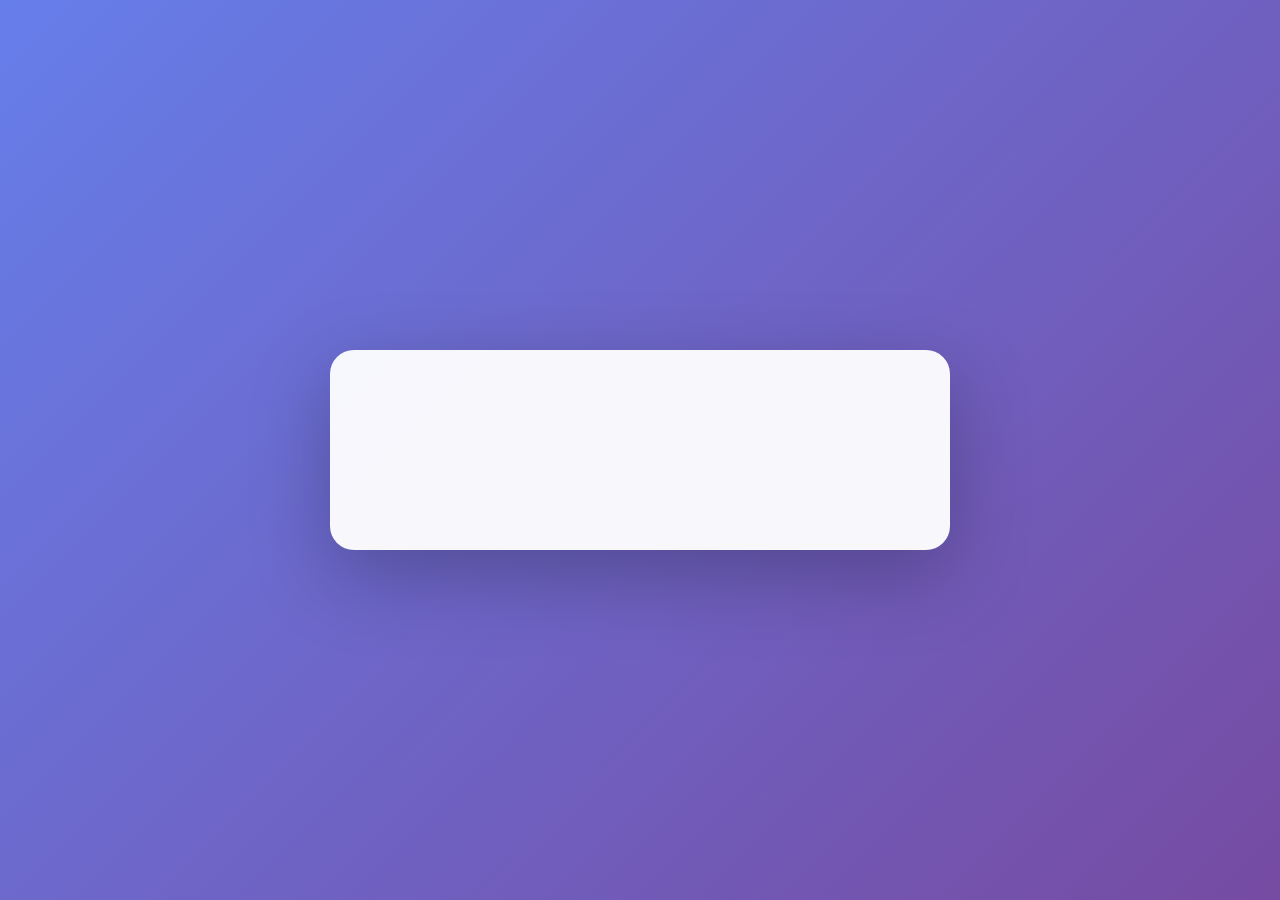
==== index.html @ 55e514e3 "Create index.html" ====
<!DOCTYPE html>
<html lang="ru">
<head>
    <meta charset="UTF-8">
    <meta name="viewport" content="width=device-width, initial-scale=1.0, maximum-scale=1.0, user-

scalable=no">
    <title>Позитивный тест</title>
    <style>
        * {
            margin: 0;
            padding: 0;
            box-sizing: border-box;
        }

        html {
            height: 100%;
        }

        body {
            font-family: 'Segoe UI', 'Helvetica Neue', Arial, sans-serif;
            min-height: 100%;
            min-height: 100dvh;
            display: flex;
            align-items: center;
            justify-content: center;
            transition: background 2s ease;
            overflow-x: hidden;
            padding: 10px;
        }

        .bg-start { background: linear-gradient(135deg, #667eea 0%, #764ba2 100%); }
        .bg-cloudy { background: linear-gradient(135deg, #89a0c2 0%, #6c7ba0 50%, #8e7baf 100%); }
        .bg-clearing { background: linear-gradient(135deg, #a8c0d8 0%, #7db4d8 50%, #b49fcc 100%); }
        .bg-warm { background: linear-gradient(135deg, #f5c76e 0%, #e8a87c 50%, #d4a0c0 100%); }
        .bg-bright { background: linear-gradient(135deg, #f093fb 0%, #f5576c 50%, #ffd86f 100%); }
        .bg-golden { background: linear-gradient(135deg, #ffd86f 0%, #fc6076 30%, #ff9a44 70%, 

#ef9d43 100%); }
        .bg-sunset { background: linear-gradient(135deg, #fa709a 0%, #fee140 100%); }
        .bg-final { background: linear-gradient(135deg, #a18cd1 0%, #fbc2eb 50%, #ffd86f 100%); }

        .container {
            width: 100%;
            max-width: 620px;
        }

        .card {
            background: rgba(255, 255, 255, 0.95);
            border-radius: 24px;
            padding: 35px 32px;
            box-shadow: 0 25px 80px rgba(0, 0, 0, 0.25);
            opacity: 0;
            transform: translateY(30px);
            animation: cardAppear 0.8s ease forwards;
            min-height: 200px;
        }

        @keyframes cardAppear {
            to { opacity: 1; transform: translateY(0); }
        }
        @keyframes fadeIn {
            from { opacity: 0; transform: translateY(12px); }
            to { opacity: 1; transform: translateY(0); }
        }
        @keyframes fadeInSoft {
            from { opacity: 0; }
            to { opacity: 1; }
        }
        @keyframes pulse {
            0%, 100% { transform: scale(1); }
            50% { transform: scale(1.04); }
        }
        @keyframes float {
            0%, 100% { transform: translateY(0); }
            50% { transform: translateY(-8px); }
        }
        @keyframes breathe {
            0%, 100% { opacity: 0.6; transform: scale(1); }
            50% { opacity: 1; transform: scale(1.02); }
        }
        @keyframes breatheCircle {
            0%, 100% { transform: scale(0.8); opacity: 0.7; }
            50% { transform: scale(1.2); opacity: 1; }
        }

        /* Цветные иконки */
        .i-sun { color: #f5a623; }
        .i-star { color: #f5c518; }
        .i-heart { color: #e74c6f; }
        .i-tree { color: #4caf50; }
        .i-leaf { color: #66bb6a; }
        .i-water { color: #42a5f5; }
        .i-fire { color: #ff7043; }
        .i-cloud { color: #90a4ae; }
        .i-moon { color: #7e57c2; }
        .i-diamond { color: #29b6f6; }
        .i-anchor { color: #5c6bc0; }
        .i-music { color: #ab47bc; }
        .i-cup { color: #8d6e63; }
        .i-smile { color: #fdd835; }
        .i-compass { color: #ef6c00; }
        .i-key { color: #ffc107; }
        .i-shield { color: #78909c; }
        .i-lantern { color: #ffb74d; }
        .i-spark { color: #fff176; }
        .i-home { color: #a1887f; }
        .i-clock { color: #90a4ae; }
        .i-arrow { color: #66bb6a; }
        .i-hand { color: #ffb74d; }
        .i-gear { color: #90a4ae; }
        .i-mountain { color: #78909c; }
        .i-flag { color: #ef5350; }

        .icon {
            font-style: normal;
            font-size: 1.1em;
        }

        .icon-big {
            font-style: normal;
            font-size: 3em;
            display: block;
            text-align: center;
            margin-bottom: 15px;
            animation: float 3s ease-in-out infinite;
        }

        .icon-intro {
            font-style: normal;
            font-size: 3em;
            display: block;
            text-align: center;
            margin-bottom: 20px;
            animation: breathe 4s ease-in-out infinite;
        }

        /* Путь-прогресс */
        .journey-bar {
            display: flex;
            align-items: center;
            justify-content: center;
            margin-bottom: 25px;
        }

        .journey-dot {
            width: 12px;
            height: 12px;
            border-radius: 50%;
            background: #e0e0e0;
            transition: all 0.6s ease;
        }
        .journey-dot.active {
            background: linear-gradient(135deg, #667eea, #764ba2);
            box-shadow: 0 0 10px rgba(102, 126, 234, 0.5);
            transform: scale(1.2);
        }
        .journey-dot.completed {
            background: linear-gradient(135deg, #ffd86f, #f5576c);
        }
        .journey-line {
            height: 3px;
            width: 22px;
            background: #e0e0e0;
            transition: background 0.6s ease;
        }
        .journey-line.completed {
            background: linear-gradient(90deg, #ffd86f, #f5576c);
        }

        /* Рефлексия */
        .reflection {
            background: linear-gradient(135deg, #f8f9ff 0%, #f0f4ff 100%);
            border-left: 4px solid #667eea;
            border-radius: 0 12px 12px 0;
            padding: 18px 20px;
            margin-bottom: 16px;
            font-size: 0.93em;
            line-height: 1.7;
            color: #555;
            font-style: italic;
            opacity: 0;
            animation: fadeIn 1s ease forwards;
        }
        .reflection.warm {
            background: linear-gradient(135deg, #fff9f0 0%, #fff3e0 100%);
            border-left-color: #f5a623;
        }
        .reflection.bright {
            background: linear-gradient(135deg, #fff0f5 0%, #ffe0eb 100%);
            border-left-color: #f5576c;
        }
        .reflection.golden {
            background: linear-gradient(135deg, #fffde7 0%, #fff9c4 100%);
            border-left-color: #ffd86f;
        }

        .step-label {
            font-size: 0.75em;
            text-transform: uppercase;
            letter-spacing: 2px;
            color: #999;
            margin-bottom: 6px;
            opacity: 0;
            animation: fadeIn 0.6s ease 0.2s forwards;
        }

        .question-title {
            color: #333;
            font-size: 1.2em;
            line-height: 1.6;
            margin-bottom: 22px;
            font-weight: 500;
            opacity: 0;
            animation: fadeIn 0.8s ease 0.4s forwards;
        }

        .answer-btn {
            display: block;
            width: 100%;
            padding: 14px 18px;
            margin: 9px 0;
            border: 2px solid #e8e8e8;
            border-radius: 14px;
            background: white;
            color: #444;
            font-size: 0.95em;
            line-height: 1.45;
            cursor: pointer;
            text-align: left;
            transition: all 0.4s ease;
            opacity: 0;
            animation: fadeIn 0.6s ease forwards;
        }
        .answer-btn:nth-child(1) { animation-delay: 0.5s; }
        .answer-btn:nth-child(2) { animation-delay: 0.63s; }
        .answer-btn:nth-child(3) { animation-delay: 0.76s; }
        .answer-btn:nth-child(4) { animation-delay: 0.89s; }

        .answer-btn:hover {
            border-color: #667eea;
            background: linear-gradient(135deg, #f8f9ff 0%, #f0f4ff 100%);
            transform: translateX(6px);
            box-shadow: 0 3px 12px rgba(102, 126, 234, 0.15);
        }
        .answer-btn:active {
            transform: translateX(3px) scale(0.98);
        }

        .continue-area {
            text-align: center;
            margin-top: 20px;
            min-height: 60px;
            display: flex;
            align-items: center;
            justify-content: center;
        }

        .continue-btn {
            display: inline-block;
            padding: 14px 36px;
            border: 2px solid #667eea;
            border-radius: 14px;
            background: white;
            color: #667eea;
            font-size: 0.95em;
            cursor: pointer;
            transition: all 0.4s ease;
            opacity: 0;
            animation: fadeInSoft 1s ease forwards;
        }
        .continue-btn:hover {
            background: #667eea;
            color: white;
            box-shadow: 0 4px 15px rgba(102, 126, 234, 0.3);
        }

        .result-emoji {
            font-size: 3em;
            text-align: center;
            margin: 5px 0 15px;
            animation: float 3s ease-in-out infinite;
        }
        .result-title {
            text-align: center;
            font-size: 1.35em;
            color: #333;
            margin-bottom: 20px;
            font-weight: 600;
            opacity: 0;
            animation: fadeIn 0.8s ease 0.5s forwards;
        }
        .result-text {
            line-height: 1.8;
            color: #444;
            font-size: 0.98em;
            margin-bottom: 12px;
            opacity: 0;
            animation: fadeIn 0.8s ease forwards;
        }
        .result-tip {
            background: linear-gradient(135deg, #fffde7 0%, #fff9c4 100%);
            border-radius: 14px;
            padding: 18px 20px;
            margin-top: 16px;
            line-height: 1.7;
            font-size: 0.93em;
            opacity: 0;
            animation: fadeIn 0.8s ease 1.1s forwards;
        }
        .result-tip-title {
            font-weight: 600;
            color: #f5a623;
            margin-bottom: 6px;
        }
        .journey-summary {
            background: linear-gradient(135deg, #f0f4ff 0%, #e8f0fe 100%);
            border-radius: 14px;
            padding: 18px 20px;
            margin-top: 16px;
            line-height: 1.7;
            font-size: 0.85em;
            color: #666;
            opacity: 0;
            animation: fadeIn 0.8s ease 1.4s forwards;
        }
        .journey-summary-title {
            font-weight: 600;
            color: #667eea;
            margin-bottom: 6px;
        }
        .restart-btn {
            display: block;
            width: 100%;
            padding: 16px;
            margin-top: 20px;
            border: none;
            border-radius: 14px;
            background: linear-gradient(135deg, #667eea 0%, #764ba2 100%);
            color: white;
            font-size: 1.05em;
            cursor: pointer;
            transition: all 0.3s;
            opacity: 0;
            animation: fadeIn 0.8s ease 1.7s forwards;
        }
        .restart-btn:hover {
            transform: translateY(-2px);
            box-shadow: 0 8px 25px rgba(102, 126, 234, 0.4);
        }

        .intro-title {
            text-align: center;
            font-size: 1.5em;
            color: #333;
            margin-bottom: 12px;
            font-weight: 600;
        }
        .intro-text {
            text-align: center;
            color: #666;
            line-height: 1.75;
            margin-bottom: 25px;
            font-size: 0.98em;
        }
        .start-btn {
            display: block;
            width: 100%;
            padding: 18px;
            border: none;
            border-radius: 14px;
            background: linear-gradient(135deg, #667eea 0%, #764ba2 100%);
            color: white;
            font-size: 1.1em;
            cursor: pointer;
            transition: all 0.3s;
            animation: pulse 2s ease-in-out infinite;
        }
        .start-btn:hover {
            transform: translateY(-3px);
            box-shadow: 0 10px 30px rgba(102, 126, 234, 0.4);
            animation: none;
        }

        .breathe-circle {
            width: 110px;
            height: 110px;
            border-radius: 50%;
            background: linear-gradient(135deg, #a18cd1, #fbc2eb);
            margin: 25px auto;
            animation: breatheCircle 6s ease-in-out infinite;
            display: flex;
            align-items: center;
            justify-content: center;
            color: white;
            font-size: 0.85em;
            letter-spacing: 3px;
        }

        .read-slow {
            text-align: center;
            color: #bbb;
            font-size: 0.8em;
            margin-top: 12px;
            letter-spacing: 4px;
        }

        /* Мобильная адаптация */
        @media (max-width: 480px) {
            body { padding: 6px; }
            .card { padding: 24px 18px; border-radius: 18px; }
            .question-title { font-size: 1.05em; margin-bottom: 16px; }
            .answer-btn { padding: 12px 14px; font-size: 0.9em; margin: 7px 0; border-radius: 12px; }
            .journey-line { width: 14px; }
            .journey-dot { width: 10px; height: 10px; }
            .icon-big { font-size: 2.5em; }
            .icon-intro { font-size: 2.5em; }
            .reflection { padding: 14px 16px; font-size: 0.88em; }
            .step-label { font-size: 0.7em; }
            .intro-title { font-size: 1.3em; }
            .intro-text { font-size: 0.9em; }
            .result-emoji { font-size: 2.5em; }
            .result-title { font-size: 1.2em; }
            .result-text { font-size: 0.9em; }
            .result-tip { padding: 14px 16px; font-size: 0.88em; }
            .journey-summary { padding: 14px 16px; font-size: 0.82em; }
            .continue-btn { padding: 12px 30px; font-size: 0.9em; }
            .breathe-circle { width: 95px; height: 95px; font-size: 0.8em; }
            .journey-bar { margin-bottom: 18px; }
        }

        @media (max-width: 360px) {
            .card { padding: 20px 14px; }
            .question-title { font-size: 0.98em; }
            .answer-btn { padding: 10px 12px; font-size: 0.85em; }
        }
    </style>
</head>
<body class="bg-start">
    <div class="container">
        <div class="card" id="card">
            <div id="content"></div>
        </div>
    </div>

<script>

// ========================================
// ЦВЕТНЫЕ ИКОНКИ — ФУНКЦИЯ
// ========================================

function ic(symbol, colorClass) {
    return '<i class="icon ' + colorClass + '">' + symbol + '</i>';
}

function icBig(symbol, colorClass) {
    return '<i class="icon-big ' + colorClass + '">' + symbol + '</i>';
}

function icIntro(symbol, colorClass) {
    return '<i class="icon-intro ' + colorClass + '">' + symbol + '</i>';
}

// ========================================
// СОСТОЯНИЕ
// ========================================

var state = {
    step: 0,
    totalSteps: 7,
    path: [],
    moodStart: '',
    resource: '',
    place: '',
    symbol: '',
    horizon: '',
    feeling: '',
    strength: ''
};

// ========================================
// БАЗА ДАННЫХ
// ========================================

var testFlow = {

    "intro": {
        type: "intro",
        emoji: icIntro("&#9728;", "i-sun"),
        title: "Позитивный тест",
        subtitle: "Короткое путешествие к хорошему настроению",
        text: "Здесь нет правильных и неправильных ответов. "
            + "Есть только честные ответы "
            + "&#8212; и каждый из них ведёт к чему-то хорошему."
            + "<br><br>"
            + "Стоит выделить 5 минут тишины. "
            + "Не торопиться. Читать вдумчиво. "
            + "Позволить себе прочувствовать каждый шаг.",
        buttonText: "&#10148; Начать путешествие",
        next: "q1"
    },

    "q1": {
        type: "question",
        step: 1,
        label: "ОТПРАВНАЯ ТОЧКА",
        bg: "bg-cloudy",
        question: "Если представить внутренний мир прямо сейчас "
                + "как пейзаж за окном &#8212; что за окном?",
        answers: [
            {
                text: ic("&#9729;","i-cloud") + " Густой туман &#8212; не видно ни дороги, ни 

горизонта",
                next: "t1_fog",
                save: { moodStart: "fog" }
            },
            {
                text: ic("&#9729;","i-cloud") + " Серые облака &#8212; спокойно, но солнца не 

хватает",
                next: "t1_clouds",
                save: { moodStart: "clouds" }
            },
            {
                text: ic("&#9925;","i-sun") + " Облака с просветами &#8212; солнце иногда 

пробивается",
                next: "t1_partial",
                save: { moodStart: "partial" }
            },
            {
                text: ic("&#9728;","i-sun") + " Почти ясно &#8212; хорошо, но хочется ещё ярче",
                next: "t1_clear",
                save: { moodStart: "clear" }
            }
        ]
    },

    "t1_fog": {
        type: "transition",
        emoji: icBig("&#9832;","i-fire"),
        bg: "bg-cloudy",
        text: "Туман &#8212; это не темнота. "
            + "Это мир, который пока не раскрыл свои детали. "
            + "В тумане есть своя тишина и даже красота. "
            + "А главное &#8212; туман всегда рассеивается. Всегда."
            + "<br><br>"
            + "Пора найти первый огонёк.",
        pause: 4000,
        next: "q2_low"
    },

    "t1_clouds": {
        type: "transition",
        emoji: icBig("&#9729;","i-cloud"),
        bg: "bg-cloudy",
        text: "За серыми облаками всегда есть солнце "
            + "&#8212; оно никуда не исчезло. "
            + "Просто нужен лёгкий ветер, "
            + "чтобы облака начали двигаться."
            + "<br><br>"
            + "Этим ветром станут следующие несколько минут.",
        pause: 3500,
        next: "q2_mid"
    },

    "t1_partial": {
        type: "transition",
        emoji: icBig("&#9925;","i-sun"),
        bg: "bg-clearing",
        text: "Просветы в облаках &#8212; отличный старт! "
            + "Внутри уже есть энергия, которая пробивается наружу. "
            + "Осталось помочь ей раскрыться полностью.",
        pause: 3000,
        next: "q2_high"
    },

    "t1_clear": {
        type: "transition",
        emoji: icBig("&#10024;","i-star"),
        bg: "bg-warm",
        text: "Почти ясно &#8212; прекрасная точка старта! "
            + "Ресурс уже есть внутри. "
            + "Время превратить хорошее настроение в сияющее.",
        pause: 2500,
        next: "q2_top"
    },

    // ===== ВОПРОС 2 =====

    "q2_low": {
        type: "question",
        step: 2,
        label: "ПОИСК ОГОНЬКА",
        bg: "bg-cloudy",
        question: "В тумане главное &#8212; найти первый ориентир. "
                + "Что-то маленькое, но тёплое. "
                + "Какое простое действие "
                + "в последнее время приносило хотя бы "
                + "каплю удовольствия или спокойствия?",
        answers: [
            {
                text: ic("&#9749;","i-cup") + " Что-то телесное &#8212; горячий чай, тёплый душ, 

вкусная еда",
                next: "t2_body", save: { resource: "body" }
            },
            {
                text: ic("&#9835;","i-music") + " Что-то для чувств &#8212; музыка, тишина, красивый 

вид",
                next: "t2_senses", save: { resource: "senses" }
            },
            {
                text: ic("&#9786;","i-smile") + " Общение &#8212; даже короткий разговор с близким 

человеком",
                next: "t2_people", save: { resource: "people" }
            },
            {
                text: ic("&#9733;","i-star") + " Движение &#8212; прогулка, смена обстановки, свежий 

воздух",
                next: "t2_move", save: { resource: "move" }
            }
        ]
    },

    "q2_mid": {
        type: "question",
        step: 2,
        label: "ТОЧКА ТЕПЛА",
        bg: "bg-cloudy",
        question: "Даже когда на душе пасмурно, "
                + "где-то внутри всегда теплится огонёк. "
                + "Если переключить внимание с мыслей на тело &#8212; "
                + "где прямо сейчас ощущается "
                + "наибольший комфорт или покой?",
        answers: [
            {
                text: ic("&#9758;","i-hand") + " В руках или ногах &#8212; приятное тепло или 

тяжесть",
                next: "t2_body", save: { resource: "body" }
            },
            {
                text: ic("&#9776;","i-water") + " В дыхании &#8212; дышится ровно, это островок 

покоя",
                next: "t2_senses", save: { resource: "senses" }
            },
            {
                text: ic("&#9734;","i-moon") + " В лице &#8212; когда мышцы расслабляются, становится 

легче",
                next: "t2_people", save: { resource: "people" }
            },
            {
                text: ic("&#9881;","i-gear") + " Пока нигде &#8212; всё внимание в мыслях",
                next: "t2_move", save: { resource: "move" }
            }
        ]
    },

    "q2_high": {
        type: "question",
        step: 2,
        label: "ИСКРА",
        bg: "bg-clearing",
        question: "Для полного солнца иногда достаточно "
                + "одного маленького импульса &#8212; "
                + "как спичка, от которой разгорается костёр. "
                + "Что могло бы стать такой спичкой?",
        answers: [
            {
                text: ic("&#9733;","i-star") + " Узнать что-то новое и захватывающее",
                next: "t2_senses", save: { resource: "senses" }
            },
            {
                text: ic("&#9829;","i-heart") + " Сделать что-то приятное лично для себя",
                next: "t2_body", save: { resource: "body" }
            },
            {
                text: ic("&#9786;","i-smile") + " Услышать голос или весточку от дорогого человека",
                next: "t2_people", save: { resource: "people" }
            },
            {
                text: ic("&#9650;","i-arrow") + " Почувствовать прогресс &#8212; движение вперёд",
                next: "t2_move", save: { resource: "move" }
            }
        ]
    },

    "q2_top": {
        type: "question",
        step: 2,
        label: "УСИЛЕНИЕ СВЕТА",
        bg: "bg-warm",
        question: "Когда настроение уже хорошее, "
                + "его можно сделать великолепным. "
                + "Что прямо сейчас вызывает "
                + "внутреннюю улыбку &#8212; даже маленькую?",
        answers: [
            {
                text: ic("&#9733;","i-star") + " Проект или идея, которая увлекает",
                next: "t2_senses", save: { resource: "senses" }
            },
            {
                text: ic("&#9829;","i-heart") + " Люди рядом, которые дороги",
                next: "t2_people", save: { resource: "people" }
            },
            {
                text: ic("&#9728;","i-sun") + " Ощущение свободы и открытых возможностей",
                next: "t2_move", save: { resource: "move" }
            },
            {
                text: ic("&#9752;","i-leaf") + " Просто факт, что прямо сейчас &#8212; всё хорошо",
                next: "t2_body", save: { resource: "body" }
            }
        ]
    },

    // ===== ПЕРЕХОДЫ ПОСЛЕ ВОПРОСА 2 =====

    "t2_body": {
        type: "transition",
        emoji: icBig("&#9832;","i-fire"),
        bg: "bg-clearing",
        text: "Тело &#8212; самый надёжный союзник. "
            + "Оно не умеет обманывать: если ему тепло и хорошо, "
            + "значит, внутри действительно есть ресурс. "
            + "Внимание только что было направлено к этому ресурсу "
            + "&#8212; и он откликнулся."
            + "<br><br>"
            + "Это тепло станет ориентиром на пути вперёд.",
        pause: 4000,
        next: "q3_place"
    },

    "t2_senses": {
        type: "transition",
        emoji: icBig("&#9835;","i-music"),
        bg: "bg-clearing",
        text: "Способность замечать тонкие вещи "
            + "&#8212; звуки, запахи, красоту &#8212; "
            + "это не просто чувствительность. Это дар. "
            + "Те, кто умеет видеть красоту в мелочах, "
            + "имеют встроенный генератор радости."
            + "<br><br>"
            + "Эта способность сейчас очень пригодится.",
        pause: 4000,
        next: "q3_place"
    },

    "t2_people": {
        type: "transition",
        emoji: icBig("&#9829;","i-heart"),
        bg: "bg-clearing",
        text: "Связь с людьми &#8212; одна из главных ценностей. "
            + "Если отношения и общение важны &#8212; "
            + "это говорит о глубине и теплоте натуры. "
            + "Умение дарить и принимать тепло &#8212; редкое качество."
            + "<br><br>"
            + "Оно станет опорой на следующем шаге.",
        pause: 4000,
        next: "q3_place"
    },

    "t2_move": {
        type: "transition",
        emoji: icBig("&#9733;","i-star"),
        bg: "bg-clearing",
        text: "Движение и перемены &#8212; мощный способ перезагрузки. "
            + "Пока другие застывают в трудные моменты, "
            + "кто-то ищет выход в действии. "
            + "Это качество первопроходца."
            + "<br><br>"
            + "Пора направить эту энергию в путешествие внутрь.",
        pause: 4000,
        next: "q3_place"
    },

    // ===== ВОПРОС 3 =====

    "q3_place": {
        type: "question",
        step: 3,
        label: "МЕСТО СИЛЫ",
        bg: "bg-warm",
        question: "Если бы можно было мгновенно оказаться в месте, "
                + "где абсолютно хорошо &#8212; "
                + "без забот, без чужих ожиданий &#8212; "
                + "что бы это было за место?",
        answers: [
            {
                text: ic("&#9968;","i-mountain") + " Природный простор &#8212; горы, лес, берег реки, 

звёздное небо",
                next: "t3_nature", save: { place: "nature" }
            },
            {
                text: ic("&#9962;","i-home") + " Уютное укрытие &#8212; тёплый дом, мягкий свет, 

тишина",
                next: "t3_home", save: { place: "home" }
            },
            {
                text: ic("&#9733;","i-star") + " Живой город &#8212; кофейня, вечерние огни, запах 

выпечки",
                next: "t3_city", save: { place: "city" }
            },
            {
                text: ic("&#9200;","i-clock") + " Место из памяти &#8212; бабушкин дом, двор 

детства",
                next: "t3_memory", save: { place: "memory" }
            }
        ]
    },

    "t3_nature": {
        type: "transition",
        emoji: icBig("&#9752;","i-tree"),
        bg: "bg-warm",
        text: "Можно на секунду прикрыть глаза и представить: "
            + "тёплая поляна. Солнечный свет сквозь листву "
            + "мягко ложится на кожу. "
            + "Воздух пахнет травами. "
            + "Где-то журчит ручей."
            + "<br><br>"
            + "Ни одного уведомления. Только этот момент.",
        pause: 5000,
        next: "q4_symbol"
    },

    "t3_home": {
        type: "transition",
        emoji: icBig("&#9832;","i-fire"),
        bg: "bg-warm",
        text: "За окном вечер, "
            + "а в комнате &#8212; мягкий тёплый свет. "
            + "Что-то уютное укутывает плечи. "
            + "Тихая музыка или потрескивание огня. "
            + "Горячий напиток согревает ладони."
            + "<br><br>"
            + "Всё срочное стало несрочным. Весь мир подождёт.",
        pause: 5000,
        next: "q4_symbol"
    },

    "t3_city": {
        type: "transition",
        emoji: icBig("&#9733;","i-star"),
        bg: "bg-warm",
        text: "Вечерний город. Маленькая кофейня. За стеклом "
            + "&#8212; мягкие огни фонарей. "
            + "Прохожие куда-то идут, но спешить некуда. "
            + "Аромат кофе, негромкий джаз."
            + "<br><br>"
            + "Просто быть наблюдателем. Быть в моменте.",
        pause: 5000,
        next: "q4_symbol"
    },

    "t3_memory": {
        type: "transition",
        emoji: icBig("&#9734;","i-moon"),
        bg: "bg-warm",
        text: "Это место живёт внутри &#8212; "
            + "тёплое, настоящее, защищённое. "
            + "Может, там пахнет пирогами. "
            + "Или слышен смех друзей. "
            + "Или ощущается та безмятежность, "
            + "когда мир казался безопасным и добрым."
            + "<br><br>"
            + "Это ощущение никуда не делось. Оно здесь.",
        pause: 5000,
        next: "q4_symbol"
    },

    // ===== ВОПРОС 4 =====

    "q4_symbol": {
        type: "question",
        step: 4,
        label: "НАХОДКА",
        bg: "bg-bright",
        question: "В этом прекрасном месте "
                + "взгляд падает на предмет. "
                + "Он символизирует главную внутреннюю силу &#8212; "
                + "качество, которое помогало "
                + "преодолевать трудности на протяжении всей жизни. "
                + "Что это?",
        answers: [
            {
                text: ic("&#9737;","i-compass") + " Старинный компас &#8212; умение находить верный 

путь даже в тумане",
                next: "t4_compass", save: { symbol: "compass" }
            },
            {
                text: ic("&#9758;","i-key") + " Золотой ключ &#8212; способность открывать двери, 

которые кажутся закрытыми",
                next: "t4_key", save: { symbol: "key" }
            },
            {
                text: ic("&#9830;","i-shield") + " Крепкий щит &#8212; устойчивость и способность 

выдержать больше, чем кажется",
                next: "t4_shield", save: { symbol: "shield" }
            },
            {
                text: ic("&#9728;","i-lantern") + " Тёплый фонарь &#8212; умение нести свет другим 

даже в трудные времена",
                next: "t4_lantern", save: { symbol: "lantern" }
            }
        ]
    },

    "t4_compass": {
        type: "transition",
        emoji: icBig("&#9737;","i-compass"),
        bg: "bg-bright",
        reflectionClass: "warm",
        text: "Компас &#8212; символ внутренней мудрости. "
            + "Даже когда вокруг хаос, "
            + "внутри есть стрелка, которая знает направление."
            + "<br><br>"
            + "Стоит вспомнить: сколько раз решения, "
            + "казавшиеся рискованными, оказывались верными? "
            + "Это не случайность. Это внутренний компас.",
        pause: 5000,
        next: "q5_horizon"
    },

    "t4_key": {
        type: "transition",
        emoji: icBig("&#9758;","i-key"),
        bg: "bg-bright",
        reflectionClass: "warm",
        text: "Золотой ключ &#8212; символ находчивости. "
            + "Там, где видится стена &#8212; находится дверь. "
            + "Там, где дверь заперта &#8212; подбирается ключ."
            + "<br><br>"
            + "Эта способность работала раньше, работает сейчас "
            + "и будет работать в будущем.",
        pause: 5000,
        next: "q5_horizon"
    },

    "t4_shield": {
        type: "transition",
        emoji: icBig("&#9830;","i-shield"),
        bg: "bg-bright",
        reflectionClass: "warm",
        text: "Щит &#8212; символ стойкости. "
            + "Стоит оглянуться: всё, что было пережито &#8212; "
            + "не сломало, а закалило."
            + "<br><br>"
            + "Эта устойчивость &#8212; не жёсткость, "
            + "а гибкая прочность. Как дерево, "
            + "которое гнётся на ветру, но не ломается.",
        pause: 5000,
        next: "q5_horizon"
    },

    "t4_lantern": {
        type: "transition",
        emoji: icBig("&#9728;","i-lantern"),
        bg: "bg-bright",
        reflectionClass: "warm",
        text: "Фонарь &#8212; символ внутреннего света. "
            + "Есть люди, рядом с которыми другим "
            + "становится теплее и спокойнее."
            + "<br><br>"
            + "Но чтобы фонарь продолжал светить, "
            + "важно заботиться и о самом огне. "
            + "Именно этим сейчас и стоит заняться.",
        pause: 5000,
        next: "q5_horizon"
    },

    // ===== ВОПРОС 5: адаптивный к стартовому состоянию =====

    "q5_horizon": {
        type: "question_dynamic",
        step: 5,
        label: "ГОРИЗОНТ",
        bg: "bg-golden",
        questionVariants: {
            fog: "Туман рассеялся. Впереди &#8212; горизонт, "
                + "и что-то наполняет предвкушением. "
                + "Не тревожным ожиданием, "
                + "а радостным предчувствием. Что там, впереди?",
            clouds: "Облака разошлись. Впереди &#8212; открытый горизонт, "
                + "и что-то наполняет предвкушением. "
                + "Не тревожным ожиданием, "
                + "а радостным предчувствием. Что там, впереди?",
            partial: "Последние облака уходят. Горизонт полностью открыт, "
                + "и что-то наполняет радостным предчувствием. "
                + "Что там, впереди?",
            clear: "Небо сияет &#8212; ещё ярче, чем в начале. "
                + "Горизонт широко раскрыт, "
                + "и что-то наполняет радостным предчувствием. "
                + "Что там, впереди?"
        },
        answers: [
            {
                text: ic("&#9733;","i-star") + " Новое открытие &#8212; возможность узнать то, что 

изменит взгляд на мир",
                next: "t5_discovery", save: { horizon: "discovery" }
            },
            {
                text: ic("&#9786;","i-smile") + " Встреча &#8212; пересечение с людьми, которые 

поймут и вдохновят",
                next: "t5_meeting", save: { horizon: "meeting" }
            },
            {
                text: ic("&#9650;","i-arrow") + " Результат &#8212; момент, когда вложенный труд 

принесёт видимые плоды",
                next: "t5_achievement", save: { horizon: "achievement" }
            },
            {
                text: ic("&#9752;","i-leaf") + " Гармония &#8212; период, когда всё просто 

складывается идеально",
                next: "t5_harmony", save: { horizon: "harmony" }
            }
        ]
    },

    // ===== ПЕРЕХОДЫ ПОСЛЕ ВОПРОСА 5 =====

    "t5_discovery": {
        type: "transition",
        emoji: icBig("&#9733;","i-star"),
        bg: "bg-golden",
        reflectionClass: "bright",
        text: "Любопытство и жажда нового &#8212; "
            + "одна из самых чистых форм радости. "
            + "В момент открытия мозг вырабатывает дофамин "
            + "&#8212; гормон предвкушения."
            + "<br><br>"
            + "Прямо сейчас тоже происходит открытие &#8212; "
            + "открытие внутренних ресурсов. "
            + "И это уже меняет настроение.",
        pause: 4500,
        next: "q6_feeling"
    },

    "t5_meeting": {
        type: "transition",
        emoji: icBig("&#9829;","i-heart"),
        bg: "bg-golden",
        reflectionClass: "bright",
        text: "Предвкушение встречи со своими людьми "
            + "&#8212; одно из самых тёплых чувств. "
            + "Войти туда, где рады видеть. "
            + "Не за заслуги &#8212; просто так."
            + "<br><br>"
            + "Это чувство принятия &#8212; бесценно. "
            + "И оно уже знакомо.",
        pause: 4500,
        next: "q6_feeling"
    },

    "t5_achievement": {
        type: "transition",
        emoji: icBig("&#9650;","i-arrow"),
        bg: "bg-golden",
        reflectionClass: "bright",
        text: "Момент, когда усилия превращаются в результат "
            + "&#8212; это подтверждение: "
            + "время и энергия потрачены не зря."
            + "<br><br>"
            + "Стоит вспомнить свой последний такой момент "
            + "и почувствовать его снова. Это &#8212; доказательство "
            + "способности создавать будущее.",
        pause: 4500,
        next: "q6_feeling"
    },

    "t5_harmony": {
        type: "transition",
        emoji: icBig("&#9752;","i-leaf"),
        bg: "bg-golden",
        reflectionClass: "bright",
        text: "Гармония &#8212; когда ничего не нужно добавлять "
            + "и ничего убирать. Всё на своих местах. "
            + "Это не застой &#8212; "
            + "это высшая форма равновесия."
            + "<br><br>"
            + "Прямо в этот момент "
            + "это состояние ближе, "
            + "чем было несколько минут назад.",
        pause: 4500,
        next: "q6_feeling"
    },

    // ===== ВОПРОС 6 =====

    "q6_feeling": {
        type: "question",
        step: 6,
        label: "ВНУТРЕННИЙ СВЕТ",
        bg: "bg-sunset",
        question: "Почти финал. Стоит обратить внимание "
                + "на внутреннее состояние &#8212; именно сейчас, "
                + "в эту секунду. Не то, что было в начале, "
                + "а то, что есть прямо сейчас. "
                + "Какое первое ощущение приходит?",
        answers: [
            {
                text: ic("&#9790;","i-moon") + " Лёгкость &#8212; словно что-то тяжёлое мягко 

соскользнуло с плеч",
                next: "t6_light", save: { feeling: "lightness" }
            },
            {
                text: ic("&#9728;","i-sun") + " Ясность &#8212; в голове стало светлее и просторнее",
                next: "t6_clarity", save: { feeling: "clarity" }
            },
            {
                text: ic("&#9786;","i-smile") + " Тёплая улыбка &#8212; внутренняя, может даже 

незаметная снаружи",
                next: "t6_smile", save: { feeling: "smile" }
            },
            {
                text: ic("&#9875;","i-anchor") + " Устойчивость &#8212; спокойная уверенность, что 

всё будет хорошо",
                next: "t6_steady", save: { feeling: "steady" }
            }
        ]
    },

    "t6_light": {
        type: "transition",
        emoji: icBig("&#9790;","i-moon"),
        bg: "bg-sunset",
        reflectionClass: "golden",
        text: "Лёгкость. Что-то отпускает. "
            + "Это не бегство от проблем &#8212; "
            + "это разрешение не нести лишнее. "
            + "Проблемы никуда не денутся, "
            + "но подход к ним становится легче."
            + "<br><br>"
            + "Последний шаг &#8212; и это состояние закрепится.",
        pause: 4000,
        next: "q7_final"
    },

    "t6_clarity": {
        type: "transition",
        emoji: icBig("&#9830;","i-diamond"),
        bg: "bg-sunset",
        reflectionClass: "golden",
        text: "Ясность. Когда внутри проясняется &#8212; "
            + "мир становится проще. Не потому что проблем нет, "
            + "а потому что они видны такими, какие есть: "
            + "решаемыми."
            + "<br><br>"
            + "Эта ясность &#8212; ценный ресурс. Пора сохранить.",
        pause: 4000,
        next: "q7_final"
    },

    "t6_smile": {
        type: "transition",
        emoji: icBig("&#9728;","i-sun"),
        bg: "bg-sunset",
        reflectionClass: "golden",
        text: "Внутренняя улыбка &#8212; пожалуй, "
            + "самый верный знак настоящей радости. "
            + "Не показной, не для других."
            + "<br><br>"
            + "Эта улыбка &#8212; лучшее подтверждение, "
            + "что путешествие уже дало результат. "
            + "Финальный шаг.",
        pause: 4000,
        next: "q7_final"
    },

    "t6_steady": {
        type: "transition",
        emoji: icBig("&#9875;","i-anchor"),
        bg: "bg-sunset",
        reflectionClass: "golden",
        text: "Спокойная уверенность &#8212; "
            + "самое устойчивое из позитивных состояний. "
            + "Не восторг, который быстро угасает, "
            + "а глубокое ощущение: всё на месте. Всё в порядке."
            + "<br><br>"
            + "Осталось это закрепить.",
        pause: 4000,
        next: "q7_final"
    },

    // ===== ВОПРОС 7 =====

    "q7_final": {
        type: "question",
        step: 7,
        label: "ЗАКРЕПЛЕНИЕ",
        bg: "bg-final",
        question: "Последний вопрос &#8212; самый важный. "
                + "Путь к ясному небу пройден "
                + "за несколько минут. Своими ответами. Своим вниманием. "
                + "Как хочется завершить этот момент?",
        answers: [
            {
                text: ic("&#9737;","i-compass") + " Запомнить &#8212; сохранить это ощущение как 

точку возврата на случай пасмурных дней",
                next: "breathe_anchor", save: { strength: "anchor" }
            },
            {
                text: ic("&#9786;","i-smile") + " Улыбнуться &#8212; просто так, для себя, прямо 

сейчас",
                next: "breathe_smile", save: { strength: "smile" }
            },
            {
                text: ic("&#9728;","i-sun") + " Выдохнуть &#8212; отпустить всё лишнее одним глубоким 

выдохом",
                next: "breathe_breath", save: { strength: "breath" }
            },
            {
                text: ic("&#9829;","i-heart") + " Поделиться &#8212; мысленно послать тепло тому, кто 

сейчас в этом нуждается",
                next: "breathe_share", save: { strength: "share" }
            }
        ]
    },

    // ===== ДЫХАНИЕ =====

    "breathe_anchor": {
        type: "breathe",
        bg: "bg-final",
        text: "Один медленный глубокий вдох... "
            + "и медленный выдох. "
            + "Это ощущение фиксируется внутри.",
        pause: 8000,
        next: "result_anchor"
    },

    "breathe_smile": {
        type: "breathe",
        bg: "bg-final",
        text: "Улыбка для себя. "
            + "Мышцы лица расслабляются. "
            + "Внутри становится теплее.",
        pause: 8000,
        next: "result_smile"
    },

    "breathe_breath": {
        type: "breathe",
        bg: "bg-final",
        text: "Один глубокий выдох. "
            + "С ним уходит "
            + "всё лишнее.",
        pause: 8000,
        next: "result_breath"
    },

    "breathe_share": {
        type: "breathe",
        bg: "bg-final",
        text: "Перед глазами &#8212; тот, "
            + "кому хочется послать тепло. "
            + "Мысленный луч света летит.",
        pause: 8000,
        next: "result_share"
    },

    // ===== РЕЗУЛЬТАТЫ =====

    "result_anchor": {
        type: "result",
        bg: "bg-final",
        emoji: ic("&#9737;","i-compass") + " " + ic("&#10024;","i-star"),
        title: "Внутренний компас настроен",
        paragraphs: [
            "Только что завершилось маленькое, "
            + "но настоящее путешествие &#8212; к ясному небу. "
            + "Не случайно, а осознанно, шаг за шагом.",

            "Выбор &#8212; сохранить это состояние как ресурс &#8212; "
            + "мудрый выбор. Настроение &#8212; "
            + "это не то, что просто случается. "
            + "Это то, что можно создавать.",

            "Только что это было доказано на практике."
        ],
        tip: "Когда накроет пасмурность &#8212; "
            + "достаточно закрыть глаза на 30 секунд. "
            + "Найти тепло в теле. Вспомнить своё место силы. "
            + "Взять в руки компас. "
            + "Посмотреть на горизонт. Компас всегда рядом."
    },

    "result_smile": {
        type: "result",
        bg: "bg-final",
        emoji: ic("&#9786;","i-smile") + " " + ic("&#9728;","i-sun"),
        title: "Улыбка, которая идёт изнутри",
        paragraphs: [
            "Путь к солнцу завершён "
            + "самым простым и самым мощным действием &#8212; улыбкой.",

            "Нейробиология подтверждает: "
            + "даже намеренная улыбка запускает каскад реакций, "
            + "которые реально улучшают настроение. "
            + "А эта улыбка &#8212; настоящая, "
            + "за ней стоит реальный внутренний путь.",

            "Умение находить повод для радости &#8212; "
            + "это суперсила."
        ],
        tip: "Хорошая практика &#8212; начинать каждое утро с одной мысли: "
            + "&#171;Что сегодня вызовет улыбку?&#187; "
            + "Это занимает 10 секунд, "
            + "а меняет весь день."
    },

    "result_breath": {
        type: "result",
        bg: "bg-final",
        emoji: ic("&#9728;","i-sun") + " " + ic("&#9790;","i-moon"),
        title: "Пространство внутренней свободы",
        paragraphs: [
            "Отпустить &#8212; "
            + "один из самых сильных навыков.",

            "Часто приходится нести то, что не принадлежит: "
            + "чужие тревоги, вчерашние переживания, "
            + "завтрашние страхи. "
            + "Один глубокий выдох &#8212; "
            + "и пространство внутри очищается.",

            "Это пространство только что было создано."
        ],
        tip: "В любой сложной ситуации &#8212; "
            + "один медленный выдох. "
            + "Не вдох, а именно выдох. "
            + "Тело само сделает вдох, "
            + "а с ним придёт ясность."
    },

    "result_share": {
        type: "result",
        bg: "bg-final",
        emoji: ic("&#9829;","i-heart") + " " + ic("&#9733;","i-star"),
        title: "Тепло, которое множится",
        paragraphs: [
            "Когда становится хорошо "
            + "и первый импульс &#8212; поделиться &#8212; "
            + "это признак настоящей внутренней наполненности.",

            "Это не просто подзарядка. "
            + "Это превращение в источник. "
            + "Редкое качество.",

            "Тепло, которое отдаётся, "
            + "не уменьшается &#8212; оно множится."
        ],
        tip: "Стоит сегодня написать или сказать одному человеку "
            + "что-то хорошее. Без повода. Просто так. "
            + "Одна фраза запускает цепную реакцию добра."
    }
};

// ========================================
// РЕНДЕРИНГ
// ========================================

function setBackground(bgClass) {
    document.body.className = bgClass;
}

function renderJourneyBar(currentStep) {
    var html = '<div class="journey-bar">';
    for (var i = 1; i <= state.totalSteps; i++) {
        var dotClass = 'journey-dot';
        if (i < currentStep) dotClass += ' completed';
        if (i === currentStep) dotClass += ' active';
        html += '<div class="' + dotClass + '"></div>';
        if (i < state.totalSteps) {
            var lineClass = 'journey-line';
            if (i < currentStep) lineClass += ' completed';
            html += '<div class="' + lineClass + '"></div>';
        }
    }
    html += '</div>';
    return html;
}

function showNode(id) {
    var node = testFlow[id];
    if (!node) return;
    if (node.bg) setBackground(node.bg);

    var card = document.getElementById('card');
    card.style.animation = 'none';
    void card.offsetHeight;
    card.style.animation = 'cardAppear 0.8s ease forwards';

    switch (node.type) {
        case 'intro': renderIntro(node); break;
        case 'question': renderQuestion(id, node); break;
        case 'question_dynamic': renderQuestionDynamic(id, node); break;
        case 'transition': renderTransition(node); break;
        case 'breathe': renderBreathe(node); break;
        case 'result': renderResult(node); break;
    }

    window.scrollTo({ top: 0, behavior: 'smooth' });
}

function renderIntro(node) {
    document.getElementById('content').innerHTML =
        node.emoji
        + '<div class="intro-title">' + node.title + '</div>'
        + '<div style="text-align:center; color:#999; '
        + 'font-size:0.85em; margin-bottom:16px;">'
        + node.subtitle + '</div>'
        + '<div class="intro-text">' + node.text + '</div>'
        + '<button class="start-btn" onclick="showNode(\'' + node.next + '\')">'
        + node.buttonText + '</button>';
}

function renderQuestion(id, node) {
    var html = renderJourneyBar(node.step);
    html += '<div class="step-label">' + node.label + '</div>';
    html += '<div class="question-title">' + node.question + '</div>';
    for (var i = 0; i < node.answers.length; i++) {
        html += '<button class="answer-btn" '
            + 'onclick="selectAnswer(\'' + id + '\', ' + i + ')">'
            + node.answers[i].text + '</button>';
    }
    document.getElementById('content').innerHTML = html;
}

function renderQuestionDynamic(id, node) {
    var questionText = node.questionVariants[state.moodStart] || node.questionVariants["clouds"];
    var html = renderJourneyBar(node.step);
    html += '<div class="step-label">' + node.label + '</div>';
    html += '<div class="question-title">' + questionText + '</div>';
    for (var i = 0; i < node.answers.length; i++) {
        html += '<button class="answer-btn" '
            + 'onclick="selectAnswer(\'' + id + '\', ' + i + ')">'
            + node.answers[i].text + '</button>';
    }
    document.getElementById('content').innerHTML = html;
}

function renderTransition(node) {
    var reflClass = node.reflectionClass || '';
    document.getElementById('content').innerHTML =
        node.emoji
        + '<div class="reflection ' + reflClass + '">'
        + node.text + '</div>'
        + '<div class="read-slow">&#8226; &#8226; &#8226;</div>'
        + '<div class="continue-area">'
        + '<div id="continue-placeholder"></div>'
        + '</div>';

    setTimeout(function() {
        var p = document.getElementById('continue-placeholder');
        if (p) {
            p.innerHTML =
                '<button class="continue-btn" '
                + 'onclick="showNode(\'' + node.next + '\')">'
                + 'Продолжить &#10148;</button>';
        }
    }, node.pause || 3000);
}

function renderBreathe(node) {
    document.getElementById('content').innerHTML =
        '<div style="text-align:center; padding: 15px 0;">'
        + '<div style="color:#999; font-size:0.8em; '
        + 'text-transform:uppercase; letter-spacing:2px; '
        + 'margin-bottom:15px;">Момент тишины</div>'
        + '<div class="breathe-circle">&#8226; &#8226; &#8226;</div>'
        + '<div style="color:#555; font-size:1.05em; '
        + 'line-height:1.7; margin-top:15px; font-style:italic;">'
        + node.text + '</div>'
        + '</div>'
        + '<div class="continue-area">'
        + '<div id="continue-placeholder"></div>'
        + '</div>';

    setTimeout(function() {
        var p = document.getElementById('continue-placeholder');
        if (p) {
            p.innerHTML =
                '<button class="continue-btn" '
                + 'onclick="showNode(\'' + node.next + '\')">'
                + 'Увидеть результат ' + ic("&#10024;","i-star") + '</button>';
        }
    }, node.pause || 6000);
}

function renderResult(node) {
    var pHtml = '';
    for (var i = 0; i < node.paragraphs.length; i++) {
        var d = 0.8 + i * 0.4;
        pHtml += '<div class="result-text" style="animation-delay:'
            + d + 's;">' + node.paragraphs[i] + '</div>';
    }

    var journey = buildJourneySummary();

    document.getElementById('content').innerHTML =
        '<div class="result-emoji">' + node.emoji + '</div>'
        + '<div class="result-title">' + node.title + '</div>'
        + pHtml
        + '<div class="result-tip">'
        + '<div class="result-tip-title">'
        + ic("&#9733;","i-star") + ' Практический совет</div>'
        + node.tip + '</div>'
        + '<div class="journey-summary">'
        + '<div class="journey-summary-title">'
        + ic("&#9776;","i-water") + ' Пройденный путь</div>'
        + journey + '</div>'
        + '<button class="restart-btn" onclick="restart()">'
        + '&#8634; Пройти ещё раз</button>';
}

// ========================================
// ПЕРСОНАЛИЗАЦИЯ
// ========================================

function buildJourneySummary() {
    var parts = [];

    var moods = {
        fog: "Начало &#8212; густой туман: неопределённость",
        clouds: "Начало &#8212; серые облака: спокойствие с фоновой тревогой",
        partial: "Начало &#8212; облака с просветами: нормальное настроение",
        clear: "Начало &#8212; почти ясное небо: хороший настрой"
    };
    if (state.moodStart && moods[state.moodStart]) parts.push(moods[state.moodStart]);

    var resources = {
        body: "Опора &#8212; телесный комфорт и тепло",
        senses: "Опора &#8212; тонкое восприятие и внимание к красоте",
        people: "Опора &#8212; ценность связи с людьми",
        move: "Опора &#8212; энергия движения и перемен"
    };
    if (state.resource && resources[state.resource]) parts.push(resources[state.resource]);

    var places = {
        nature: "Место силы &#8212; природа и простор",
        home: "Место силы &#8212; уют и тепло дома",
        city: "Место силы &#8212; живой город",
        memory: "Место силы &#8212; тёплое воспоминание"
    };
    if (state.place && places[state.place]) parts.push(places[state.place]);

    var symbols = {
        compass: "Дар &#8212; " + ic("&#9737;","i-compass") + " компас, умение находить путь",
        key: "Дар &#8212; " + ic("&#9758;","i-key") + " золотой ключ, находчивость",
        shield: "Дар &#8212; " + ic("&#9830;","i-shield") + " щит, стойкость",
        lantern: "Дар &#8212; " + ic("&#9728;","i-lantern") + " фонарь, способность нести свет"
    };
    if (state.symbol && symbols[state.symbol]) parts.push(symbols[state.symbol]);

    var horizons = {
        discovery: "Горизонт &#8212; новые открытия",
        meeting: "Горизонт &#8212; встречи с единомышленниками",
        achievement: "Горизонт &#8212; результаты вложенного труда",
        harmony: "Горизонт &#8212; гармония и равновесие"
    };
    if (state.horizon && horizons[state.horizon]) parts.push(horizons[state.horizon]);

    return parts.join("<br>");
}

// ========================================
// УПРАВЛЕНИЕ
// ========================================

function selectAnswer(questionId, answerIndex) {
    var node = testFlow[questionId];
    var answer = node.answers[answerIndex];
    state.path.push(questionId);
    if (answer.save) {
        for (var key in answer.save) {
            state[key] = answer.save[key];
        }
    }
    showNode(answer.next);
}

function restart() {
    state = {
        step: 0, totalSteps: 7,
        path: [], moodStart: '', resource: '',
        place: '', symbol: '', horizon: '',
        feeling: '', strength: ''
    };
    setBackground('bg-start');
    showNode('intro');
}

showNode('intro');

</script>
</body>
</html>
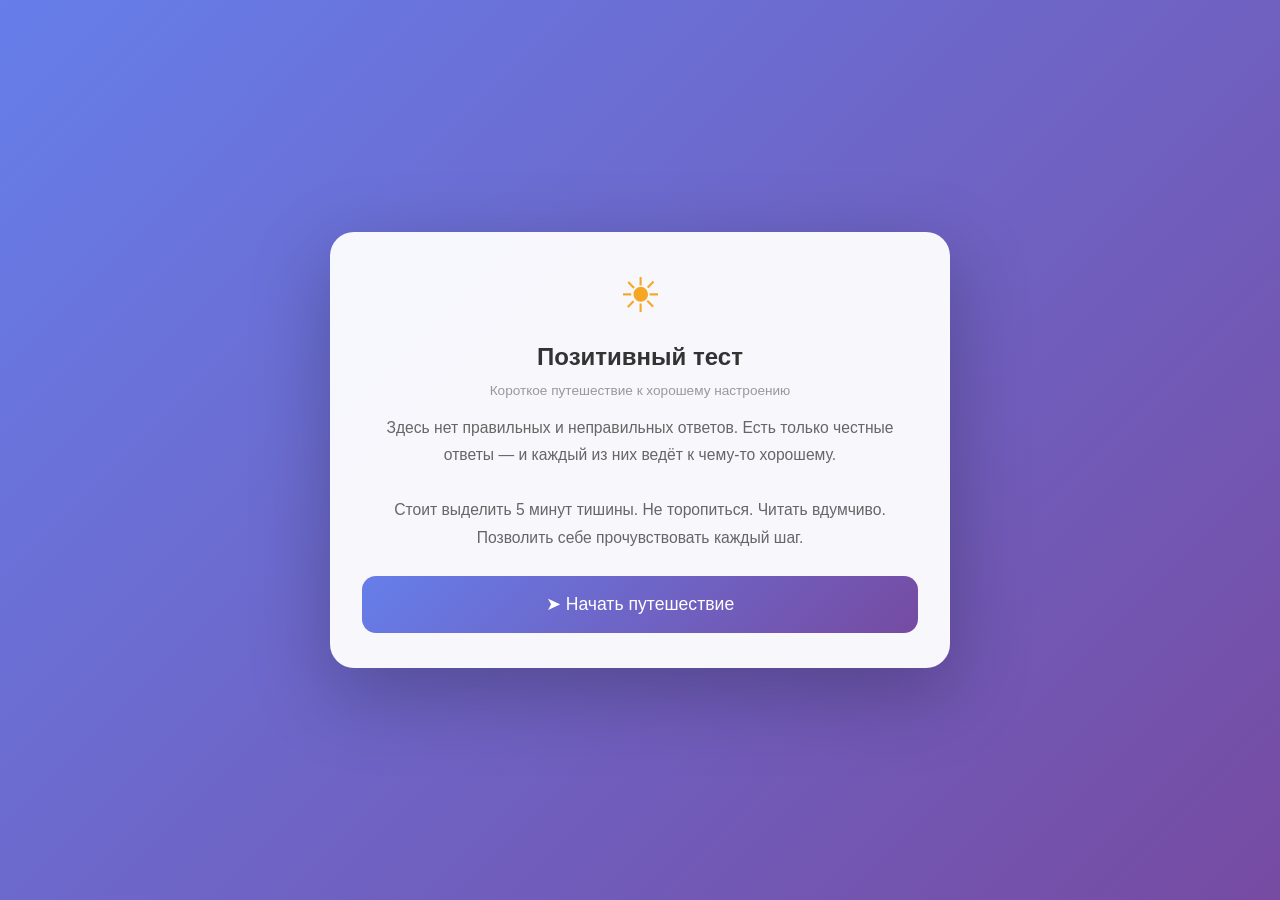
==== commit de88bc0b: "Update index.html" ====
--- a/index.html
+++ b/index.html
@@ -2,9 +2,7 @@
 <html lang="ru">
 <head>
     <meta charset="UTF-8">
-    <meta name="viewport" content="width=device-width, initial-scale=1.0, maximum-scale=1.0, user-
-
-scalable=no">
+    <meta name="viewport" content="width=device-width, initial-scale=1.0, maximum-scale=1.0, user-scalable=no">
     <title>Позитивный тест</title>
     <style>
         * {
@@ -34,9 +32,7 @@
         .bg-clearing { background: linear-gradient(135deg, #a8c0d8 0%, #7db4d8 50%, #b49fcc 100%); }
         .bg-warm { background: linear-gradient(135deg, #f5c76e 0%, #e8a87c 50%, #d4a0c0 100%); }
         .bg-bright { background: linear-gradient(135deg, #f093fb 0%, #f5576c 50%, #ffd86f 100%); }
-        .bg-golden { background: linear-gradient(135deg, #ffd86f 0%, #fc6076 30%, #ff9a44 70%, 
-
-#ef9d43 100%); }
+        .bg-golden { background: linear-gradient(135deg, #ffd86f 0%, #fc6076 30%, #ff9a44 70%, #ef9d43 100%); }
         .bg-sunset { background: linear-gradient(135deg, #fa709a 0%, #fee140 100%); }
         .bg-final { background: linear-gradient(135deg, #a18cd1 0%, #fbc2eb 50%, #ffd86f 100%); }
 
@@ -509,23 +505,17 @@
                 + "как пейзаж за окном &#8212; что за окном?",
         answers: [
             {
-                text: ic("&#9729;","i-cloud") + " Густой туман &#8212; не видно ни дороги, ни 
-
-горизонта",
+                text: ic("&#9729;","i-cloud") + " Густой туман &#8212; не видно ни дороги, ни горизонта",
                 next: "t1_fog",
                 save: { moodStart: "fog" }
             },
             {
-                text: ic("&#9729;","i-cloud") + " Серые облака &#8212; спокойно, но солнца не 
-
-хватает",
+                text: ic("&#9729;","i-cloud") + " Серые облака &#8212; спокойно, но солнца не хватает",
                 next: "t1_clouds",
                 save: { moodStart: "clouds" }
             },
             {
-                text: ic("&#9925;","i-sun") + " Облака с просветами &#8212; солнце иногда 
-
-пробивается",
+                text: ic("&#9925;","i-sun") + " Облака с просветами &#8212; солнце иногда пробивается",
                 next: "t1_partial",
                 save: { moodStart: "partial" }
             },
@@ -601,27 +591,19 @@
                 + "каплю удовольствия или спокойствия?",
         answers: [
             {
-                text: ic("&#9749;","i-cup") + " Что-то телесное &#8212; горячий чай, тёплый душ, 
-
-вкусная еда",
+                text: ic("&#9749;","i-cup") + " Что-то телесное &#8212; горячий чай, тёплый душ, вкусная еда",
                 next: "t2_body", save: { resource: "body" }
             },
             {
-                text: ic("&#9835;","i-music") + " Что-то для чувств &#8212; музыка, тишина, красивый 
-
-вид",
+                text: ic("&#9835;","i-music") + " Что-то для чувств &#8212; музыка, тишина, красивый вид",
                 next: "t2_senses", save: { resource: "senses" }
             },
             {
-                text: ic("&#9786;","i-smile") + " Общение &#8212; даже короткий разговор с близким 
-
-человеком",
+                text: ic("&#9786;","i-smile") + " Общение &#8212; даже короткий разговор с близким человеком",
                 next: "t2_people", save: { resource: "people" }
             },
             {
-                text: ic("&#9733;","i-star") + " Движение &#8212; прогулка, смена обстановки, свежий 
-
-воздух",
+                text: ic("&#9733;","i-star") + " Движение &#8212; прогулка, смена обстановки, свежий воздух",
                 next: "t2_move", save: { resource: "move" }
             }
         ]
@@ -639,21 +621,15 @@
                 + "наибольший комфорт или покой?",
         answers: [
             {
-                text: ic("&#9758;","i-hand") + " В руках или ногах &#8212; приятное тепло или 
-
-тяжесть",
+                text: ic("&#9758;","i-hand") + " В руках или ногах &#8212; приятное тепло или тяжесть",
                 next: "t2_body", save: { resource: "body" }
             },
             {
-                text: ic("&#9776;","i-water") + " В дыхании &#8212; дышится ровно, это островок 
-
-покоя",
+                text: ic("&#9776;","i-water") + " В дыхании &#8212; дышится ровно, это островок покоя",
                 next: "t2_senses", save: { resource: "senses" }
             },
             {
-                text: ic("&#9734;","i-moon") + " В лице &#8212; когда мышцы расслабляются, становится 
-
-легче",
+                text: ic("&#9734;","i-moon") + " В лице &#8212; когда мышцы расслабляются, становится легче",
                 next: "t2_people", save: { resource: "people" }
             },
             {
@@ -794,27 +770,19 @@
                 + "что бы это было за место?",
         answers: [
             {
-                text: ic("&#9968;","i-mountain") + " Природный простор &#8212; горы, лес, берег реки, 
-
-звёздное небо",
+                text: ic("&#9968;","i-mountain") + " Природный простор &#8212; горы, лес, берег реки, звёздное небо",
                 next: "t3_nature", save: { place: "nature" }
             },
             {
-                text: ic("&#9962;","i-home") + " Уютное укрытие &#8212; тёплый дом, мягкий свет, 
-
-тишина",
+                text: ic("&#9962;","i-home") + " Уютное укрытие &#8212; тёплый дом, мягкий свет, тишина",
                 next: "t3_home", save: { place: "home" }
             },
             {
-                text: ic("&#9733;","i-star") + " Живой город &#8212; кофейня, вечерние огни, запах 
-
-выпечки",
+                text: ic("&#9733;","i-star") + " Живой город &#8212; кофейня, вечерние огни, запах выпечки",
                 next: "t3_city", save: { place: "city" }
             },
             {
-                text: ic("&#9200;","i-clock") + " Место из памяти &#8212; бабушкин дом, двор 
-
-детства",
+                text: ic("&#9200;","i-clock") + " Место из памяти &#8212; бабушкин дом, двор детства",
                 next: "t3_memory", save: { place: "memory" }
             }
         ]
@@ -895,27 +863,19 @@
                 + "Что это?",
         answers: [
             {
-                text: ic("&#9737;","i-compass") + " Старинный компас &#8212; умение находить верный 
-
-путь даже в тумане",
+                text: ic("&#9737;","i-compass") + " Старинный компас &#8212; умение находить верный путь даже в тумане",
                 next: "t4_compass", save: { symbol: "compass" }
             },
             {
-                text: ic("&#9758;","i-key") + " Золотой ключ &#8212; способность открывать двери, 
-
-которые кажутся закрытыми",
+                text: ic("&#9758;","i-key") + " Золотой ключ &#8212; способность открывать двери, которые кажутся закрытыми",
                 next: "t4_key", save: { symbol: "key" }
             },
             {
-                text: ic("&#9830;","i-shield") + " Крепкий щит &#8212; устойчивость и способность 
-
-выдержать больше, чем кажется",
+                text: ic("&#9830;","i-shield") + " Крепкий щит &#8212; устойчивость и способность выдержать больше, чем кажется",
                 next: "t4_shield", save: { symbol: "shield" }
             },
             {
-                text: ic("&#9728;","i-lantern") + " Тёплый фонарь &#8212; умение нести свет другим 
-
-даже в трудные времена",
+                text: ic("&#9728;","i-lantern") + " Тёплый фонарь &#8212; умение нести свет другим даже в трудные времена",
                 next: "t4_lantern", save: { symbol: "lantern" }
             }
         ]
@@ -1010,27 +970,19 @@
         },
         answers: [
             {
-                text: ic("&#9733;","i-star") + " Новое открытие &#8212; возможность узнать то, что 
-
-изменит взгляд на мир",
+                text: ic("&#9733;","i-star") + " Новое открытие &#8212; возможность узнать то, что изменит взгляд на мир",
                 next: "t5_discovery", save: { horizon: "discovery" }
             },
             {
-                text: ic("&#9786;","i-smile") + " Встреча &#8212; пересечение с людьми, которые 
-
-поймут и вдохновят",
+                text: ic("&#9786;","i-smile") + " Встреча &#8212; пересечение с людьми, которые поймут и вдохновят",
                 next: "t5_meeting", save: { horizon: "meeting" }
             },
             {
-                text: ic("&#9650;","i-arrow") + " Результат &#8212; момент, когда вложенный труд 
-
-принесёт видимые плоды",
+                text: ic("&#9650;","i-arrow") + " Результат &#8212; момент, когда вложенный труд принесёт видимые плоды",
                 next: "t5_achievement", save: { horizon: "achievement" }
             },
             {
-                text: ic("&#9752;","i-leaf") + " Гармония &#8212; период, когда всё просто 
-
-складывается идеально",
+                text: ic("&#9752;","i-leaf") + " Гармония &#8212; период, когда всё просто складывается идеально",
                 next: "t5_harmony", save: { horizon: "harmony" }
             }
         ]
@@ -1118,9 +1070,7 @@
                 + "Какое первое ощущение приходит?",
         answers: [
             {
-                text: ic("&#9790;","i-moon") + " Лёгкость &#8212; словно что-то тяжёлое мягко 
-
-соскользнуло с плеч",
+                text: ic("&#9790;","i-moon") + " Лёгкость &#8212; словно что-то тяжёлое мягко соскользнуло с плеч",
                 next: "t6_light", save: { feeling: "lightness" }
             },
             {
@@ -1128,15 +1078,11 @@
                 next: "t6_clarity", save: { feeling: "clarity" }
             },
             {
-                text: ic("&#9786;","i-smile") + " Тёплая улыбка &#8212; внутренняя, может даже 
-
-незаметная снаружи",
+                text: ic("&#9786;","i-smile") + " Тёплая улыбка &#8212; внутренняя, может даже незаметная снаружи",
                 next: "t6_smile", save: { feeling: "smile" }
             },
             {
-                text: ic("&#9875;","i-anchor") + " Устойчивость &#8212; спокойная уверенность, что 
-
-всё будет хорошо",
+                text: ic("&#9875;","i-anchor") + " Устойчивость &#8212; спокойная уверенность, что всё будет хорошо",
                 next: "t6_steady", save: { feeling: "steady" }
             }
         ]
@@ -1217,27 +1163,19 @@
                 + "Как хочется завершить этот момент?",
         answers: [
             {
-                text: ic("&#9737;","i-compass") + " Запомнить &#8212; сохранить это ощущение как 
-
-точку возврата на случай пасмурных дней",
+                text: ic("&#9737;","i-compass") + " Запомнить &#8212; сохранить это ощущение как точку возврата на случай пасмурных дней",
                 next: "breathe_anchor", save: { strength: "anchor" }
             },
             {
-                text: ic("&#9786;","i-smile") + " Улыбнуться &#8212; просто так, для себя, прямо 
-
-сейчас",
+                text: ic("&#9786;","i-smile") + " Улыбнуться &#8212; просто так, для себя, прямо сейчас",
                 next: "breathe_smile", save: { strength: "smile" }
             },
             {
-                text: ic("&#9728;","i-sun") + " Выдохнуть &#8212; отпустить всё лишнее одним глубоким 
-
-выдохом",
+                text: ic("&#9728;","i-sun") + " Выдохнуть &#8212; отпустить всё лишнее одним глубоким выдохом",
                 next: "breathe_breath", save: { strength: "breath" }
             },
             {
-                text: ic("&#9829;","i-heart") + " Поделиться &#8212; мысленно послать тепло тому, кто 
-
-сейчас в этом нуждается",
+                text: ic("&#9829;","i-heart") + " Поделиться &#8212; мысленно послать тепло тому, кто сейчас в этом нуждается",
                 next: "breathe_share", save: { strength: "share" }
             }
         ]
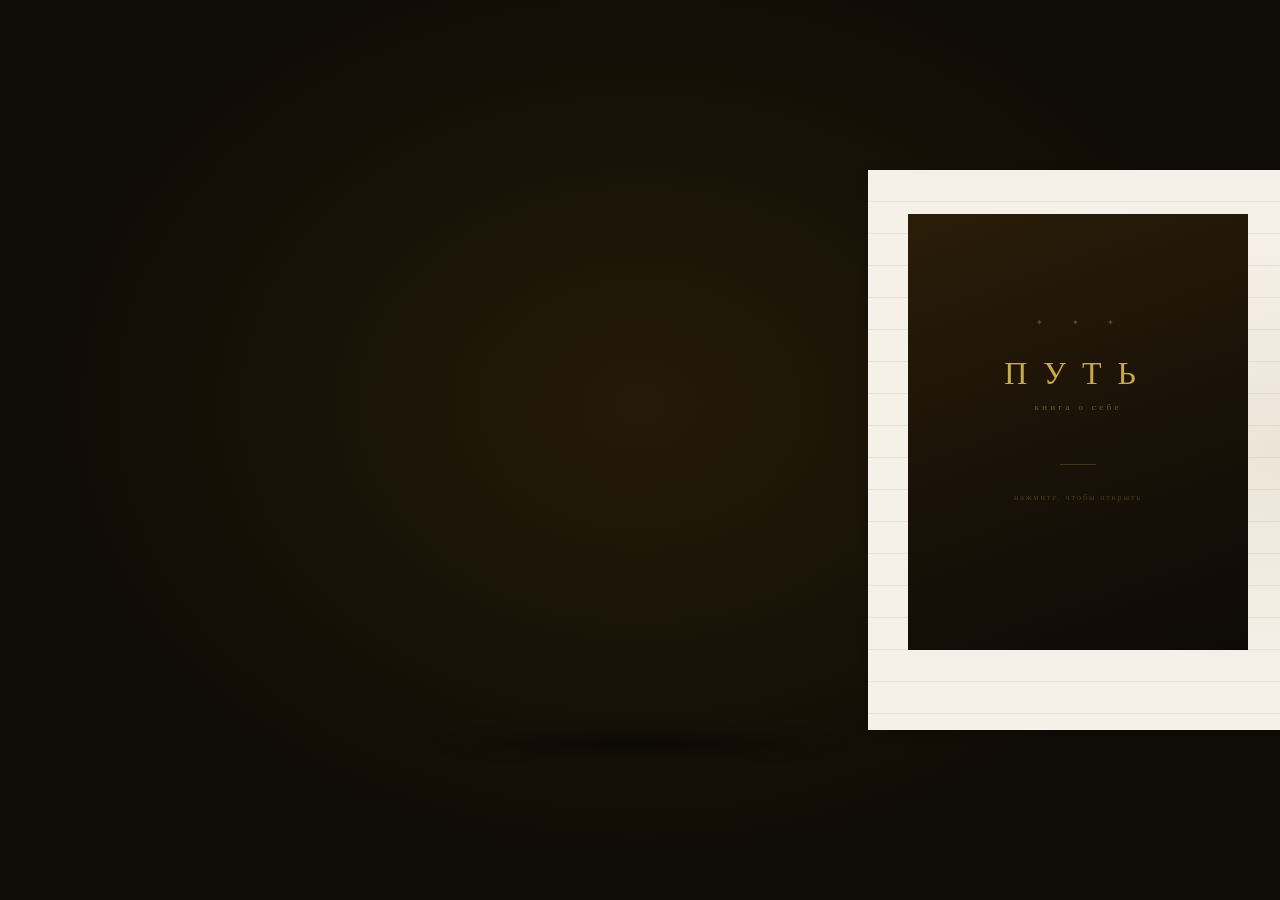
==== commit 702ea193: "Add files via upload" ====
--- a/index.html
+++ b/index.html
@@ -1,1562 +1,78 @@
-<!DOCTYPE html>
-<html lang="ru">
-<head>
-    <meta charset="UTF-8">
-    <meta name="viewport" content="width=device-width, initial-scale=1.0, maximum-scale=1.0, user-scalable=no">
-    <title>Позитивный тест</title>
-    <style>
-        * {
-            margin: 0;
-            padding: 0;
-            box-sizing: border-box;
-        }
-
-        html {
-            height: 100%;
-        }
-
-        body {
-            font-family: 'Segoe UI', 'Helvetica Neue', Arial, sans-serif;
-            min-height: 100%;
-            min-height: 100dvh;
-            display: flex;
-            align-items: center;
-            justify-content: center;
-            transition: background 2s ease;
-            overflow-x: hidden;
-            padding: 10px;
-        }
-
-        .bg-start { background: linear-gradient(135deg, #667eea 0%, #764ba2 100%); }
-        .bg-cloudy { background: linear-gradient(135deg, #89a0c2 0%, #6c7ba0 50%, #8e7baf 100%); }
-        .bg-clearing { background: linear-gradient(135deg, #a8c0d8 0%, #7db4d8 50%, #b49fcc 100%); }
-        .bg-warm { background: linear-gradient(135deg, #f5c76e 0%, #e8a87c 50%, #d4a0c0 100%); }
-        .bg-bright { background: linear-gradient(135deg, #f093fb 0%, #f5576c 50%, #ffd86f 100%); }
-        .bg-golden { background: linear-gradient(135deg, #ffd86f 0%, #fc6076 30%, #ff9a44 70%, #ef9d43 100%); }
-        .bg-sunset { background: linear-gradient(135deg, #fa709a 0%, #fee140 100%); }
-        .bg-final { background: linear-gradient(135deg, #a18cd1 0%, #fbc2eb 50%, #ffd86f 100%); }
-
-        .container {
-            width: 100%;
-            max-width: 620px;
-        }
-
-        .card {
-            background: rgba(255, 255, 255, 0.95);
-            border-radius: 24px;
-            padding: 35px 32px;
-            box-shadow: 0 25px 80px rgba(0, 0, 0, 0.25);
-            opacity: 0;
-            transform: translateY(30px);
-            animation: cardAppear 0.8s ease forwards;
-            min-height: 200px;
-        }
-
-        @keyframes cardAppear {
-            to { opacity: 1; transform: translateY(0); }
-        }
-        @keyframes fadeIn {
-            from { opacity: 0; transform: translateY(12px); }
-            to { opacity: 1; transform: translateY(0); }
-        }
-        @keyframes fadeInSoft {
-            from { opacity: 0; }
-            to { opacity: 1; }
-        }
-        @keyframes pulse {
-            0%, 100% { transform: scale(1); }
-            50% { transform: scale(1.04); }
-        }
-        @keyframes float {
-            0%, 100% { transform: translateY(0); }
-            50% { transform: translateY(-8px); }
-        }
-        @keyframes breathe {
-            0%, 100% { opacity: 0.6; transform: scale(1); }
-            50% { opacity: 1; transform: scale(1.02); }
-        }
-        @keyframes breatheCircle {
-            0%, 100% { transform: scale(0.8); opacity: 0.7; }
-            50% { transform: scale(1.2); opacity: 1; }
-        }
-
-        /* Цветные иконки */
-        .i-sun { color: #f5a623; }
-        .i-star { color: #f5c518; }
-        .i-heart { color: #e74c6f; }
-        .i-tree { color: #4caf50; }
-        .i-leaf { color: #66bb6a; }
-        .i-water { color: #42a5f5; }
-        .i-fire { color: #ff7043; }
-        .i-cloud { color: #90a4ae; }
-        .i-moon { color: #7e57c2; }
-        .i-diamond { color: #29b6f6; }
-        .i-anchor { color: #5c6bc0; }
-        .i-music { color: #ab47bc; }
-        .i-cup { color: #8d6e63; }
-        .i-smile { color: #fdd835; }
-        .i-compass { color: #ef6c00; }
-        .i-key { color: #ffc107; }
-        .i-shield { color: #78909c; }
-        .i-lantern { color: #ffb74d; }
-        .i-spark { color: #fff176; }
-        .i-home { color: #a1887f; }
-        .i-clock { color: #90a4ae; }
-        .i-arrow { color: #66bb6a; }
-        .i-hand { color: #ffb74d; }
-        .i-gear { color: #90a4ae; }
-        .i-mountain { color: #78909c; }
-        .i-flag { color: #ef5350; }
-
-        .icon {
-            font-style: normal;
-            font-size: 1.1em;
-        }
-
-        .icon-big {
-            font-style: normal;
-            font-size: 3em;
-            display: block;
-            text-align: center;
-            margin-bottom: 15px;
-            animation: float 3s ease-in-out infinite;
-        }
-
-        .icon-intro {
-            font-style: normal;
-            font-size: 3em;
-            display: block;
-            text-align: center;
-            margin-bottom: 20px;
-            animation: breathe 4s ease-in-out infinite;
-        }
-
-        /* Путь-прогресс */
-        .journey-bar {
-            display: flex;
-            align-items: center;
-            justify-content: center;
-            margin-bottom: 25px;
-        }
-
-        .journey-dot {
-            width: 12px;
-            height: 12px;
-            border-radius: 50%;
-            background: #e0e0e0;
-            transition: all 0.6s ease;
-        }
-        .journey-dot.active {
-            background: linear-gradient(135deg, #667eea, #764ba2);
-            box-shadow: 0 0 10px rgba(102, 126, 234, 0.5);
-            transform: scale(1.2);
-        }
-        .journey-dot.completed {
-            background: linear-gradient(135deg, #ffd86f, #f5576c);
-        }
-        .journey-line {
-            height: 3px;
-            width: 22px;
-            background: #e0e0e0;
-            transition: background 0.6s ease;
-        }
-        .journey-line.completed {
-            background: linear-gradient(90deg, #ffd86f, #f5576c);
-        }
-
-        /* Рефлексия */
-        .reflection {
-            background: linear-gradient(135deg, #f8f9ff 0%, #f0f4ff 100%);
-            border-left: 4px solid #667eea;
-            border-radius: 0 12px 12px 0;
-            padding: 18px 20px;
-            margin-bottom: 16px;
-            font-size: 0.93em;
-            line-height: 1.7;
-            color: #555;
-            font-style: italic;
-            opacity: 0;
-            animation: fadeIn 1s ease forwards;
-        }
-        .reflection.warm {
-            background: linear-gradient(135deg, #fff9f0 0%, #fff3e0 100%);
-            border-left-color: #f5a623;
-        }
-        .reflection.bright {
-            background: linear-gradient(135deg, #fff0f5 0%, #ffe0eb 100%);
-            border-left-color: #f5576c;
-        }
-        .reflection.golden {
-            background: linear-gradient(135deg, #fffde7 0%, #fff9c4 100%);
-            border-left-color: #ffd86f;
-        }
-
-        .step-label {
-            font-size: 0.75em;
-            text-transform: uppercase;
-            letter-spacing: 2px;
-            color: #999;
-            margin-bottom: 6px;
-            opacity: 0;
-            animation: fadeIn 0.6s ease 0.2s forwards;
-        }
-
-        .question-title {
-            color: #333;
-            font-size: 1.2em;
-            line-height: 1.6;
-            margin-bottom: 22px;
-            font-weight: 500;
-            opacity: 0;
-            animation: fadeIn 0.8s ease 0.4s forwards;
-        }
-
-        .answer-btn {
-            display: block;
-            width: 100%;
-            padding: 14px 18px;
-            margin: 9px 0;
-            border: 2px solid #e8e8e8;
-            border-radius: 14px;
-            background: white;
-            color: #444;
-            font-size: 0.95em;
-            line-height: 1.45;
-            cursor: pointer;
-            text-align: left;
-            transition: all 0.4s ease;
-            opacity: 0;
-            animation: fadeIn 0.6s ease forwards;
-        }
-        .answer-btn:nth-child(1) { animation-delay: 0.5s; }
-        .answer-btn:nth-child(2) { animation-delay: 0.63s; }
-        .answer-btn:nth-child(3) { animation-delay: 0.76s; }
-        .answer-btn:nth-child(4) { animation-delay: 0.89s; }
-
-        .answer-btn:hover {
-            border-color: #667eea;
-            background: linear-gradient(135deg, #f8f9ff 0%, #f0f4ff 100%);
-            transform: translateX(6px);
-            box-shadow: 0 3px 12px rgba(102, 126, 234, 0.15);
-        }
-        .answer-btn:active {
-            transform: translateX(3px) scale(0.98);
-        }
-
-        .continue-area {
-            text-align: center;
-            margin-top: 20px;
-            min-height: 60px;
-            display: flex;
-            align-items: center;
-            justify-content: center;
-        }
-
-        .continue-btn {
-            display: inline-block;
-            padding: 14px 36px;
-            border: 2px solid #667eea;
-            border-radius: 14px;
-            background: white;
-            color: #667eea;
-            font-size: 0.95em;
-            cursor: pointer;
-            transition: all 0.4s ease;
-            opacity: 0;
-            animation: fadeInSoft 1s ease forwards;
-        }
-        .continue-btn:hover {
-            background: #667eea;
-            color: white;
-            box-shadow: 0 4px 15px rgba(102, 126, 234, 0.3);
-        }
-
-        .result-emoji {
-            font-size: 3em;
-            text-align: center;
-            margin: 5px 0 15px;
-            animation: float 3s ease-in-out infinite;
-        }
-        .result-title {
-            text-align: center;
-            font-size: 1.35em;
-            color: #333;
-            margin-bottom: 20px;
-            font-weight: 600;
-            opacity: 0;
-            animation: fadeIn 0.8s ease 0.5s forwards;
-        }
-        .result-text {
-            line-height: 1.8;
-            color: #444;
-            font-size: 0.98em;
-            margin-bottom: 12px;
-            opacity: 0;
-            animation: fadeIn 0.8s ease forwards;
-        }
-        .result-tip {
-            background: linear-gradient(135deg, #fffde7 0%, #fff9c4 100%);
-            border-radius: 14px;
-            padding: 18px 20px;
-            margin-top: 16px;
-            line-height: 1.7;
-            font-size: 0.93em;
-            opacity: 0;
-            animation: fadeIn 0.8s ease 1.1s forwards;
-        }
-        .result-tip-title {
-            font-weight: 600;
-            color: #f5a623;
-            margin-bottom: 6px;
-        }
-        .journey-summary {
-            background: linear-gradient(135deg, #f0f4ff 0%, #e8f0fe 100%);
-            border-radius: 14px;
-            padding: 18px 20px;
-            margin-top: 16px;
-            line-height: 1.7;
-            font-size: 0.85em;
-            color: #666;
-            opacity: 0;
-            animation: fadeIn 0.8s ease 1.4s forwards;
-        }
-        .journey-summary-title {
-            font-weight: 600;
-            color: #667eea;
-            margin-bottom: 6px;
-        }
-        .restart-btn {
-            display: block;
-            width: 100%;
-            padding: 16px;
-            margin-top: 20px;
-            border: none;
-            border-radius: 14px;
-            background: linear-gradient(135deg, #667eea 0%, #764ba2 100%);
-            color: white;
-            font-size: 1.05em;
-            cursor: pointer;
-            transition: all 0.3s;
-            opacity: 0;
-            animation: fadeIn 0.8s ease 1.7s forwards;
-        }
-        .restart-btn:hover {
-            transform: translateY(-2px);
-            box-shadow: 0 8px 25px rgba(102, 126, 234, 0.4);
-        }
-
-        .intro-title {
-            text-align: center;
-            font-size: 1.5em;
-            color: #333;
-            margin-bottom: 12px;
-            font-weight: 600;
-        }
-        .intro-text {
-            text-align: center;
-            color: #666;
-            line-height: 1.75;
-            margin-bottom: 25px;
-            font-size: 0.98em;
-        }
-        .start-btn {
-            display: block;
-            width: 100%;
-            padding: 18px;
-            border: none;
-            border-radius: 14px;
-            background: linear-gradient(135deg, #667eea 0%, #764ba2 100%);
-            color: white;
-            font-size: 1.1em;
-            cursor: pointer;
-            transition: all 0.3s;
-            animation: pulse 2s ease-in-out infinite;
-        }
-        .start-btn:hover {
-            transform: translateY(-3px);
-            box-shadow: 0 10px 30px rgba(102, 126, 234, 0.4);
-            animation: none;
-        }
-
-        .breathe-circle {
-            width: 110px;
-            height: 110px;
-            border-radius: 50%;
-            background: linear-gradient(135deg, #a18cd1, #fbc2eb);
-            margin: 25px auto;
-            animation: breatheCircle 6s ease-in-out infinite;
-            display: flex;
-            align-items: center;
-            justify-content: center;
-            color: white;
-            font-size: 0.85em;
-            letter-spacing: 3px;
-        }
-
-        .read-slow {
-            text-align: center;
-            color: #bbb;
-            font-size: 0.8em;
-            margin-top: 12px;
-            letter-spacing: 4px;
-        }
-
-        /* Мобильная адаптация */
-        @media (max-width: 480px) {
-            body { padding: 6px; }
-            .card { padding: 24px 18px; border-radius: 18px; }
-            .question-title { font-size: 1.05em; margin-bottom: 16px; }
-            .answer-btn { padding: 12px 14px; font-size: 0.9em; margin: 7px 0; border-radius: 12px; }
-            .journey-line { width: 14px; }
-            .journey-dot { width: 10px; height: 10px; }
-            .icon-big { font-size: 2.5em; }
-            .icon-intro { font-size: 2.5em; }
-            .reflection { padding: 14px 16px; font-size: 0.88em; }
-            .step-label { font-size: 0.7em; }
-            .intro-title { font-size: 1.3em; }
-            .intro-text { font-size: 0.9em; }
-            .result-emoji { font-size: 2.5em; }
-            .result-title { font-size: 1.2em; }
-            .result-text { font-size: 0.9em; }
-            .result-tip { padding: 14px 16px; font-size: 0.88em; }
-            .journey-summary { padding: 14px 16px; font-size: 0.82em; }
-            .continue-btn { padding: 12px 30px; font-size: 0.9em; }
-            .breathe-circle { width: 95px; height: 95px; font-size: 0.8em; }
-            .journey-bar { margin-bottom: 18px; }
-        }
-
-        @media (max-width: 360px) {
-            .card { padding: 20px 14px; }
-            .question-title { font-size: 0.98em; }
-            .answer-btn { padding: 10px 12px; font-size: 0.85em; }
-        }
-    </style>
-</head>
-<body class="bg-start">
-    <div class="container">
-        <div class="card" id="card">
-            <div id="content"></div>
-        </div>
-    </div>
-
-<script>
-
-// ========================================
-// ЦВЕТНЫЕ ИКОНКИ — ФУНКЦИЯ
-// ========================================
-
-function ic(symbol, colorClass) {
-    return '<i class="icon ' + colorClass + '">' + symbol + '</i>';
-}
-
-function icBig(symbol, colorClass) {
-    return '<i class="icon-big ' + colorClass + '">' + symbol + '</i>';
-}
-
-function icIntro(symbol, colorClass) {
-    return '<i class="icon-intro ' + colorClass + '">' + symbol + '</i>';
-}
-
-// ========================================
-// СОСТОЯНИЕ
-// ========================================
-
-var state = {
-    step: 0,
-    totalSteps: 7,
-    path: [],
-    moodStart: '',
-    resource: '',
-    place: '',
-    symbol: '',
-    horizon: '',
-    feeling: '',
-    strength: ''
-};
-
-// ========================================
-// БАЗА ДАННЫХ
-// ========================================
-
-var testFlow = {
-
-    "intro": {
-        type: "intro",
-        emoji: icIntro("&#9728;", "i-sun"),
-        title: "Позитивный тест",
-        subtitle: "Короткое путешествие к хорошему настроению",
-        text: "Здесь нет правильных и неправильных ответов. "
-            + "Есть только честные ответы "
-            + "&#8212; и каждый из них ведёт к чему-то хорошему."
-            + "<br><br>"
-            + "Стоит выделить 5 минут тишины. "
-            + "Не торопиться. Читать вдумчиво. "
-            + "Позволить себе прочувствовать каждый шаг.",
-        buttonText: "&#10148; Начать путешествие",
-        next: "q1"
-    },
-
-    "q1": {
-        type: "question",
-        step: 1,
-        label: "ОТПРАВНАЯ ТОЧКА",
-        bg: "bg-cloudy",
-        question: "Если представить внутренний мир прямо сейчас "
-                + "как пейзаж за окном &#8212; что за окном?",
-        answers: [
-            {
-                text: ic("&#9729;","i-cloud") + " Густой туман &#8212; не видно ни дороги, ни горизонта",
-                next: "t1_fog",
-                save: { moodStart: "fog" }
-            },
-            {
-                text: ic("&#9729;","i-cloud") + " Серые облака &#8212; спокойно, но солнца не хватает",
-                next: "t1_clouds",
-                save: { moodStart: "clouds" }
-            },
-            {
-                text: ic("&#9925;","i-sun") + " Облака с просветами &#8212; солнце иногда пробивается",
-                next: "t1_partial",
-                save: { moodStart: "partial" }
-            },
-            {
-                text: ic("&#9728;","i-sun") + " Почти ясно &#8212; хорошо, но хочется ещё ярче",
-                next: "t1_clear",
-                save: { moodStart: "clear" }
-            }
-        ]
-    },
-
-    "t1_fog": {
-        type: "transition",
-        emoji: icBig("&#9832;","i-fire"),
-        bg: "bg-cloudy",
-        text: "Туман &#8212; это не темнота. "
-            + "Это мир, который пока не раскрыл свои детали. "
-            + "В тумане есть своя тишина и даже красота. "
-            + "А главное &#8212; туман всегда рассеивается. Всегда."
-            + "<br><br>"
-            + "Пора найти первый огонёк.",
-        pause: 4000,
-        next: "q2_low"
-    },
-
-    "t1_clouds": {
-        type: "transition",
-        emoji: icBig("&#9729;","i-cloud"),
-        bg: "bg-cloudy",
-        text: "За серыми облаками всегда есть солнце "
-            + "&#8212; оно никуда не исчезло. "
-            + "Просто нужен лёгкий ветер, "
-            + "чтобы облака начали двигаться."
-            + "<br><br>"
-            + "Этим ветром станут следующие несколько минут.",
-        pause: 3500,
-        next: "q2_mid"
-    },
-
-    "t1_partial": {
-        type: "transition",
-        emoji: icBig("&#9925;","i-sun"),
-        bg: "bg-clearing",
-        text: "Просветы в облаках &#8212; отличный старт! "
-            + "Внутри уже есть энергия, которая пробивается наружу. "
-            + "Осталось помочь ей раскрыться полностью.",
-        pause: 3000,
-        next: "q2_high"
-    },
-
-    "t1_clear": {
-        type: "transition",
-        emoji: icBig("&#10024;","i-star"),
-        bg: "bg-warm",
-        text: "Почти ясно &#8212; прекрасная точка старта! "
-            + "Ресурс уже есть внутри. "
-            + "Время превратить хорошее настроение в сияющее.",
-        pause: 2500,
-        next: "q2_top"
-    },
-
-    // ===== ВОПРОС 2 =====
-
-    "q2_low": {
-        type: "question",
-        step: 2,
-        label: "ПОИСК ОГОНЬКА",
-        bg: "bg-cloudy",
-        question: "В тумане главное &#8212; найти первый ориентир. "
-                + "Что-то маленькое, но тёплое. "
-                + "Какое простое действие "
-                + "в последнее время приносило хотя бы "
-                + "каплю удовольствия или спокойствия?",
-        answers: [
-            {
-                text: ic("&#9749;","i-cup") + " Что-то телесное &#8212; горячий чай, тёплый душ, вкусная еда",
-                next: "t2_body", save: { resource: "body" }
-            },
-            {
-                text: ic("&#9835;","i-music") + " Что-то для чувств &#8212; музыка, тишина, красивый вид",
-                next: "t2_senses", save: { resource: "senses" }
-            },
-            {
-                text: ic("&#9786;","i-smile") + " Общение &#8212; даже короткий разговор с близким человеком",
-                next: "t2_people", save: { resource: "people" }
-            },
-            {
-                text: ic("&#9733;","i-star") + " Движение &#8212; прогулка, смена обстановки, свежий воздух",
-                next: "t2_move", save: { resource: "move" }
-            }
-        ]
-    },
-
-    "q2_mid": {
-        type: "question",
-        step: 2,
-        label: "ТОЧКА ТЕПЛА",
-        bg: "bg-cloudy",
-        question: "Даже когда на душе пасмурно, "
-                + "где-то внутри всегда теплится огонёк. "
-                + "Если переключить внимание с мыслей на тело &#8212; "
-                + "где прямо сейчас ощущается "
-                + "наибольший комфорт или покой?",
-        answers: [
-            {
-                text: ic("&#9758;","i-hand") + " В руках или ногах &#8212; приятное тепло или тяжесть",
-                next: "t2_body", save: { resource: "body" }
-            },
-            {
-                text: ic("&#9776;","i-water") + " В дыхании &#8212; дышится ровно, это островок покоя",
-                next: "t2_senses", save: { resource: "senses" }
-            },
-            {
-                text: ic("&#9734;","i-moon") + " В лице &#8212; когда мышцы расслабляются, становится легче",
-                next: "t2_people", save: { resource: "people" }
-            },
-            {
-                text: ic("&#9881;","i-gear") + " Пока нигде &#8212; всё внимание в мыслях",
-                next: "t2_move", save: { resource: "move" }
-            }
-        ]
-    },
-
-    "q2_high": {
-        type: "question",
-        step: 2,
-        label: "ИСКРА",
-        bg: "bg-clearing",
-        question: "Для полного солнца иногда достаточно "
-                + "одного маленького импульса &#8212; "
-                + "как спичка, от которой разгорается костёр. "
-                + "Что могло бы стать такой спичкой?",
-        answers: [
-            {
-                text: ic("&#9733;","i-star") + " Узнать что-то новое и захватывающее",
-                next: "t2_senses", save: { resource: "senses" }
-            },
-            {
-                text: ic("&#9829;","i-heart") + " Сделать что-то приятное лично для себя",
-                next: "t2_body", save: { resource: "body" }
-            },
-            {
-                text: ic("&#9786;","i-smile") + " Услышать голос или весточку от дорогого человека",
-                next: "t2_people", save: { resource: "people" }
-            },
-            {
-                text: ic("&#9650;","i-arrow") + " Почувствовать прогресс &#8212; движение вперёд",
-                next: "t2_move", save: { resource: "move" }
-            }
-        ]
-    },
-
-    "q2_top": {
-        type: "question",
-        step: 2,
-        label: "УСИЛЕНИЕ СВЕТА",
-        bg: "bg-warm",
-        question: "Когда настроение уже хорошее, "
-                + "его можно сделать великолепным. "
-                + "Что прямо сейчас вызывает "
-                + "внутреннюю улыбку &#8212; даже маленькую?",
-        answers: [
-            {
-                text: ic("&#9733;","i-star") + " Проект или идея, которая увлекает",
-                next: "t2_senses", save: { resource: "senses" }
-            },
-            {
-                text: ic("&#9829;","i-heart") + " Люди рядом, которые дороги",
-                next: "t2_people", save: { resource: "people" }
-            },
-            {
-                text: ic("&#9728;","i-sun") + " Ощущение свободы и открытых возможностей",
-                next: "t2_move", save: { resource: "move" }
-            },
-            {
-                text: ic("&#9752;","i-leaf") + " Просто факт, что прямо сейчас &#8212; всё хорошо",
-                next: "t2_body", save: { resource: "body" }
-            }
-        ]
-    },
-
-    // ===== ПЕРЕХОДЫ ПОСЛЕ ВОПРОСА 2 =====
-
-    "t2_body": {
-        type: "transition",
-        emoji: icBig("&#9832;","i-fire"),
-        bg: "bg-clearing",
-        text: "Тело &#8212; самый надёжный союзник. "
-            + "Оно не умеет обманывать: если ему тепло и хорошо, "
-            + "значит, внутри действительно есть ресурс. "
-            + "Внимание только что было направлено к этому ресурсу "
-            + "&#8212; и он откликнулся."
-            + "<br><br>"
-            + "Это тепло станет ориентиром на пути вперёд.",
-        pause: 4000,
-        next: "q3_place"
-    },
-
-    "t2_senses": {
-        type: "transition",
-        emoji: icBig("&#9835;","i-music"),
-        bg: "bg-clearing",
-        text: "Способность замечать тонкие вещи "
-            + "&#8212; звуки, запахи, красоту &#8212; "
-            + "это не просто чувствительность. Это дар. "
-            + "Те, кто умеет видеть красоту в мелочах, "
-            + "имеют встроенный генератор радости."
-            + "<br><br>"
-            + "Эта способность сейчас очень пригодится.",
-        pause: 4000,
-        next: "q3_place"
-    },
-
-    "t2_people": {
-        type: "transition",
-        emoji: icBig("&#9829;","i-heart"),
-        bg: "bg-clearing",
-        text: "Связь с людьми &#8212; одна из главных ценностей. "
-            + "Если отношения и общение важны &#8212; "
-            + "это говорит о глубине и теплоте натуры. "
-            + "Умение дарить и принимать тепло &#8212; редкое качество."
-            + "<br><br>"
-            + "Оно станет опорой на следующем шаге.",
-        pause: 4000,
-        next: "q3_place"
-    },
-
-    "t2_move": {
-        type: "transition",
-        emoji: icBig("&#9733;","i-star"),
-        bg: "bg-clearing",
-        text: "Движение и перемены &#8212; мощный способ перезагрузки. "
-            + "Пока другие застывают в трудные моменты, "
-            + "кто-то ищет выход в действии. "
-            + "Это качество первопроходца."
-            + "<br><br>"
-            + "Пора направить эту энергию в путешествие внутрь.",
-        pause: 4000,
-        next: "q3_place"
-    },
-
-    // ===== ВОПРОС 3 =====
-
-    "q3_place": {
-        type: "question",
-        step: 3,
-        label: "МЕСТО СИЛЫ",
-        bg: "bg-warm",
-        question: "Если бы можно было мгновенно оказаться в месте, "
-                + "где абсолютно хорошо &#8212; "
-                + "без забот, без чужих ожиданий &#8212; "
-                + "что бы это было за место?",
-        answers: [
-            {
-                text: ic("&#9968;","i-mountain") + " Природный простор &#8212; горы, лес, берег реки, звёздное небо",
-                next: "t3_nature", save: { place: "nature" }
-            },
-            {
-                text: ic("&#9962;","i-home") + " Уютное укрытие &#8212; тёплый дом, мягкий свет, тишина",
-                next: "t3_home", save: { place: "home" }
-            },
-            {
-                text: ic("&#9733;","i-star") + " Живой город &#8212; кофейня, вечерние огни, запах выпечки",
-                next: "t3_city", save: { place: "city" }
-            },
-            {
-                text: ic("&#9200;","i-clock") + " Место из памяти &#8212; бабушкин дом, двор детства",
-                next: "t3_memory", save: { place: "memory" }
-            }
-        ]
-    },
-
-    "t3_nature": {
-        type: "transition",
-        emoji: icBig("&#9752;","i-tree"),
-        bg: "bg-warm",
-        text: "Можно на секунду прикрыть глаза и представить: "
-            + "тёплая поляна. Солнечный свет сквозь листву "
-            + "мягко ложится на кожу. "
-            + "Воздух пахнет травами. "
-            + "Где-то журчит ручей."
-            + "<br><br>"
-            + "Ни одного уведомления. Только этот момент.",
-        pause: 5000,
-        next: "q4_symbol"
-    },
-
-    "t3_home": {
-        type: "transition",
-        emoji: icBig("&#9832;","i-fire"),
-        bg: "bg-warm",
-        text: "За окном вечер, "
-            + "а в комнате &#8212; мягкий тёплый свет. "
-            + "Что-то уютное укутывает плечи. "
-            + "Тихая музыка или потрескивание огня. "
-            + "Горячий напиток согревает ладони."
-            + "<br><br>"
-            + "Всё срочное стало несрочным. Весь мир подождёт.",
-        pause: 5000,
-        next: "q4_symbol"
-    },
-
-    "t3_city": {
-        type: "transition",
-        emoji: icBig("&#9733;","i-star"),
-        bg: "bg-warm",
-        text: "Вечерний город. Маленькая кофейня. За стеклом "
-            + "&#8212; мягкие огни фонарей. "
-            + "Прохожие куда-то идут, но спешить некуда. "
-            + "Аромат кофе, негромкий джаз."
-            + "<br><br>"
-            + "Просто быть наблюдателем. Быть в моменте.",
-        pause: 5000,
-        next: "q4_symbol"
-    },
-
-    "t3_memory": {
-        type: "transition",
-        emoji: icBig("&#9734;","i-moon"),
-        bg: "bg-warm",
-        text: "Это место живёт внутри &#8212; "
-            + "тёплое, настоящее, защищённое. "
-            + "Может, там пахнет пирогами. "
-            + "Или слышен смех друзей. "
-            + "Или ощущается та безмятежность, "
-            + "когда мир казался безопасным и добрым."
-            + "<br><br>"
-            + "Это ощущение никуда не делось. Оно здесь.",
-        pause: 5000,
-        next: "q4_symbol"
-    },
-
-    // ===== ВОПРОС 4 =====
-
-    "q4_symbol": {
-        type: "question",
-        step: 4,
-        label: "НАХОДКА",
-        bg: "bg-bright",
-        question: "В этом прекрасном месте "
-                + "взгляд падает на предмет. "
-                + "Он символизирует главную внутреннюю силу &#8212; "
-                + "качество, которое помогало "
-                + "преодолевать трудности на протяжении всей жизни. "
-                + "Что это?",
-        answers: [
-            {
-                text: ic("&#9737;","i-compass") + " Старинный компас &#8212; умение находить верный путь даже в тумане",
-                next: "t4_compass", save: { symbol: "compass" }
-            },
-            {
-                text: ic("&#9758;","i-key") + " Золотой ключ &#8212; способность открывать двери, которые кажутся закрытыми",
-                next: "t4_key", save: { symbol: "key" }
-            },
-            {
-                text: ic("&#9830;","i-shield") + " Крепкий щит &#8212; устойчивость и способность выдержать больше, чем кажется",
-                next: "t4_shield", save: { symbol: "shield" }
-            },
-            {
-                text: ic("&#9728;","i-lantern") + " Тёплый фонарь &#8212; умение нести свет другим даже в трудные времена",
-                next: "t4_lantern", save: { symbol: "lantern" }
-            }
-        ]
-    },
-
-    "t4_compass": {
-        type: "transition",
-        emoji: icBig("&#9737;","i-compass"),
-        bg: "bg-bright",
-        reflectionClass: "warm",
-        text: "Компас &#8212; символ внутренней мудрости. "
-            + "Даже когда вокруг хаос, "
-            + "внутри есть стрелка, которая знает направление."
-            + "<br><br>"
-            + "Стоит вспомнить: сколько раз решения, "
-            + "казавшиеся рискованными, оказывались верными? "
-            + "Это не случайность. Это внутренний компас.",
-        pause: 5000,
-        next: "q5_horizon"
-    },
-
-    "t4_key": {
-        type: "transition",
-        emoji: icBig("&#9758;","i-key"),
-        bg: "bg-bright",
-        reflectionClass: "warm",
-        text: "Золотой ключ &#8212; символ находчивости. "
-            + "Там, где видится стена &#8212; находится дверь. "
-            + "Там, где дверь заперта &#8212; подбирается ключ."
-            + "<br><br>"
-            + "Эта способность работала раньше, работает сейчас "
-            + "и будет работать в будущем.",
-        pause: 5000,
-        next: "q5_horizon"
-    },
-
-    "t4_shield": {
-        type: "transition",
-        emoji: icBig("&#9830;","i-shield"),
-        bg: "bg-bright",
-        reflectionClass: "warm",
-        text: "Щит &#8212; символ стойкости. "
-            + "Стоит оглянуться: всё, что было пережито &#8212; "
-            + "не сломало, а закалило."
-            + "<br><br>"
-            + "Эта устойчивость &#8212; не жёсткость, "
-            + "а гибкая прочность. Как дерево, "
-            + "которое гнётся на ветру, но не ломается.",
-        pause: 5000,
-        next: "q5_horizon"
-    },
-
-    "t4_lantern": {
-        type: "transition",
-        emoji: icBig("&#9728;","i-lantern"),
-        bg: "bg-bright",
-        reflectionClass: "warm",
-        text: "Фонарь &#8212; символ внутреннего света. "
-            + "Есть люди, рядом с которыми другим "
-            + "становится теплее и спокойнее."
-            + "<br><br>"
-            + "Но чтобы фонарь продолжал светить, "
-            + "важно заботиться и о самом огне. "
-            + "Именно этим сейчас и стоит заняться.",
-        pause: 5000,
-        next: "q5_horizon"
-    },
-
-    // ===== ВОПРОС 5: адаптивный к стартовому состоянию =====
-
-    "q5_horizon": {
-        type: "question_dynamic",
-        step: 5,
-        label: "ГОРИЗОНТ",
-        bg: "bg-golden",
-        questionVariants: {
-            fog: "Туман рассеялся. Впереди &#8212; горизонт, "
-                + "и что-то наполняет предвкушением. "
-                + "Не тревожным ожиданием, "
-                + "а радостным предчувствием. Что там, впереди?",
-            clouds: "Облака разошлись. Впереди &#8212; открытый горизонт, "
-                + "и что-то наполняет предвкушением. "
-                + "Не тревожным ожиданием, "
-                + "а радостным предчувствием. Что там, впереди?",
-            partial: "Последние облака уходят. Горизонт полностью открыт, "
-                + "и что-то наполняет радостным предчувствием. "
-                + "Что там, впереди?",
-            clear: "Небо сияет &#8212; ещё ярче, чем в начале. "
-                + "Горизонт широко раскрыт, "
-                + "и что-то наполняет радостным предчувствием. "
-                + "Что там, впереди?"
-        },
-        answers: [
-            {
-                text: ic("&#9733;","i-star") + " Новое открытие &#8212; возможность узнать то, что изменит взгляд на мир",
-                next: "t5_discovery", save: { horizon: "discovery" }
-            },
-            {
-                text: ic("&#9786;","i-smile") + " Встреча &#8212; пересечение с людьми, которые поймут и вдохновят",
-                next: "t5_meeting", save: { horizon: "meeting" }
-            },
-            {
-                text: ic("&#9650;","i-arrow") + " Результат &#8212; момент, когда вложенный труд принесёт видимые плоды",
-                next: "t5_achievement", save: { horizon: "achievement" }
-            },
-            {
-                text: ic("&#9752;","i-leaf") + " Гармония &#8212; период, когда всё просто складывается идеально",
-                next: "t5_harmony", save: { horizon: "harmony" }
-            }
-        ]
-    },
-
-    // ===== ПЕРЕХОДЫ ПОСЛЕ ВОПРОСА 5 =====
-
-    "t5_discovery": {
-        type: "transition",
-        emoji: icBig("&#9733;","i-star"),
-        bg: "bg-golden",
-        reflectionClass: "bright",
-        text: "Любопытство и жажда нового &#8212; "
-            + "одна из самых чистых форм радости. "
-            + "В момент открытия мозг вырабатывает дофамин "
-            + "&#8212; гормон предвкушения."
-            + "<br><br>"
-            + "Прямо сейчас тоже происходит открытие &#8212; "
-            + "открытие внутренних ресурсов. "
-            + "И это уже меняет настроение.",
-        pause: 4500,
-        next: "q6_feeling"
-    },
-
-    "t5_meeting": {
-        type: "transition",
-        emoji: icBig("&#9829;","i-heart"),
-        bg: "bg-golden",
-        reflectionClass: "bright",
-        text: "Предвкушение встречи со своими людьми "
-            + "&#8212; одно из самых тёплых чувств. "
-            + "Войти туда, где рады видеть. "
-            + "Не за заслуги &#8212; просто так."
-            + "<br><br>"
-            + "Это чувство принятия &#8212; бесценно. "
-            + "И оно уже знакомо.",
-        pause: 4500,
-        next: "q6_feeling"
-    },
-
-    "t5_achievement": {
-        type: "transition",
-        emoji: icBig("&#9650;","i-arrow"),
-        bg: "bg-golden",
-        reflectionClass: "bright",
-        text: "Момент, когда усилия превращаются в результат "
-            + "&#8212; это подтверждение: "
-            + "время и энергия потрачены не зря."
-            + "<br><br>"
-            + "Стоит вспомнить свой последний такой момент "
-            + "и почувствовать его снова. Это &#8212; доказательство "
-            + "способности создавать будущее.",
-        pause: 4500,
-        next: "q6_feeling"
-    },
-
-    "t5_harmony": {
-        type: "transition",
-        emoji: icBig("&#9752;","i-leaf"),
-        bg: "bg-golden",
-        reflectionClass: "bright",
-        text: "Гармония &#8212; когда ничего не нужно добавлять "
-            + "и ничего убирать. Всё на своих местах. "
-            + "Это не застой &#8212; "
-            + "это высшая форма равновесия."
-            + "<br><br>"
-            + "Прямо в этот момент "
-            + "это состояние ближе, "
-            + "чем было несколько минут назад.",
-        pause: 4500,
-        next: "q6_feeling"
-    },
-
-    // ===== ВОПРОС 6 =====
-
-    "q6_feeling": {
-        type: "question",
-        step: 6,
-        label: "ВНУТРЕННИЙ СВЕТ",
-        bg: "bg-sunset",
-        question: "Почти финал. Стоит обратить внимание "
-                + "на внутреннее состояние &#8212; именно сейчас, "
-                + "в эту секунду. Не то, что было в начале, "
-                + "а то, что есть прямо сейчас. "
-                + "Какое первое ощущение приходит?",
-        answers: [
-            {
-                text: ic("&#9790;","i-moon") + " Лёгкость &#8212; словно что-то тяжёлое мягко соскользнуло с плеч",
-                next: "t6_light", save: { feeling: "lightness" }
-            },
-            {
-                text: ic("&#9728;","i-sun") + " Ясность &#8212; в голове стало светлее и просторнее",
-                next: "t6_clarity", save: { feeling: "clarity" }
-            },
-            {
-                text: ic("&#9786;","i-smile") + " Тёплая улыбка &#8212; внутренняя, может даже незаметная снаружи",
-                next: "t6_smile", save: { feeling: "smile" }
-            },
-            {
-                text: ic("&#9875;","i-anchor") + " Устойчивость &#8212; спокойная уверенность, что всё будет хорошо",
-                next: "t6_steady", save: { feeling: "steady" }
-            }
-        ]
-    },
-
-    "t6_light": {
-        type: "transition",
-        emoji: icBig("&#9790;","i-moon"),
-        bg: "bg-sunset",
-        reflectionClass: "golden",
-        text: "Лёгкость. Что-то отпускает. "
-            + "Это не бегство от проблем &#8212; "
-            + "это разрешение не нести лишнее. "
-            + "Проблемы никуда не денутся, "
-            + "но подход к ним становится легче."
-            + "<br><br>"
-            + "Последний шаг &#8212; и это состояние закрепится.",
-        pause: 4000,
-        next: "q7_final"
-    },
-
-    "t6_clarity": {
-        type: "transition",
-        emoji: icBig("&#9830;","i-diamond"),
-        bg: "bg-sunset",
-        reflectionClass: "golden",
-        text: "Ясность. Когда внутри проясняется &#8212; "
-            + "мир становится проще. Не потому что проблем нет, "
-            + "а потому что они видны такими, какие есть: "
-            + "решаемыми."
-            + "<br><br>"
-            + "Эта ясность &#8212; ценный ресурс. Пора сохранить.",
-        pause: 4000,
-        next: "q7_final"
-    },
-
-    "t6_smile": {
-        type: "transition",
-        emoji: icBig("&#9728;","i-sun"),
-        bg: "bg-sunset",
-        reflectionClass: "golden",
-        text: "Внутренняя улыбка &#8212; пожалуй, "
-            + "самый верный знак настоящей радости. "
-            + "Не показной, не для других."
-            + "<br><br>"
-            + "Эта улыбка &#8212; лучшее подтверждение, "
-            + "что путешествие уже дало результат. "
-            + "Финальный шаг.",
-        pause: 4000,
-        next: "q7_final"
-    },
-
-    "t6_steady": {
-        type: "transition",
-        emoji: icBig("&#9875;","i-anchor"),
-        bg: "bg-sunset",
-        reflectionClass: "golden",
-        text: "Спокойная уверенность &#8212; "
-            + "самое устойчивое из позитивных состояний. "
-            + "Не восторг, который быстро угасает, "
-            + "а глубокое ощущение: всё на месте. Всё в порядке."
-            + "<br><br>"
-            + "Осталось это закрепить.",
-        pause: 4000,
-        next: "q7_final"
-    },
-
-    // ===== ВОПРОС 7 =====
-
-    "q7_final": {
-        type: "question",
-        step: 7,
-        label: "ЗАКРЕПЛЕНИЕ",
-        bg: "bg-final",
-        question: "Последний вопрос &#8212; самый важный. "
-                + "Путь к ясному небу пройден "
-                + "за несколько минут. Своими ответами. Своим вниманием. "
-                + "Как хочется завершить этот момент?",
-        answers: [
-            {
-                text: ic("&#9737;","i-compass") + " Запомнить &#8212; сохранить это ощущение как точку возврата на случай пасмурных дней",
-                next: "breathe_anchor", save: { strength: "anchor" }
-            },
-            {
-                text: ic("&#9786;","i-smile") + " Улыбнуться &#8212; просто так, для себя, прямо сейчас",
-                next: "breathe_smile", save: { strength: "smile" }
-            },
-            {
-                text: ic("&#9728;","i-sun") + " Выдохнуть &#8212; отпустить всё лишнее одним глубоким выдохом",
-                next: "breathe_breath", save: { strength: "breath" }
-            },
-            {
-                text: ic("&#9829;","i-heart") + " Поделиться &#8212; мысленно послать тепло тому, кто сейчас в этом нуждается",
-                next: "breathe_share", save: { strength: "share" }
-            }
-        ]
-    },
-
-    // ===== ДЫХАНИЕ =====
-
-    "breathe_anchor": {
-        type: "breathe",
-        bg: "bg-final",
-        text: "Один медленный глубокий вдох... "
-            + "и медленный выдох. "
-            + "Это ощущение фиксируется внутри.",
-        pause: 8000,
-        next: "result_anchor"
-    },
-
-    "breathe_smile": {
-        type: "breathe",
-        bg: "bg-final",
-        text: "Улыбка для себя. "
-            + "Мышцы лица расслабляются. "
-            + "Внутри становится теплее.",
-        pause: 8000,
-        next: "result_smile"
-    },
-
-    "breathe_breath": {
-        type: "breathe",
-        bg: "bg-final",
-        text: "Один глубокий выдох. "
-            + "С ним уходит "
-            + "всё лишнее.",
-        pause: 8000,
-        next: "result_breath"
-    },
-
-    "breathe_share": {
-        type: "breathe",
-        bg: "bg-final",
-        text: "Перед глазами &#8212; тот, "
-            + "кому хочется послать тепло. "
-            + "Мысленный луч света летит.",
-        pause: 8000,
-        next: "result_share"
-    },
-
-    // ===== РЕЗУЛЬТАТЫ =====
-
-    "result_anchor": {
-        type: "result",
-        bg: "bg-final",
-        emoji: ic("&#9737;","i-compass") + " " + ic("&#10024;","i-star"),
-        title: "Внутренний компас настроен",
-        paragraphs: [
-            "Только что завершилось маленькое, "
-            + "но настоящее путешествие &#8212; к ясному небу. "
-            + "Не случайно, а осознанно, шаг за шагом.",
-
-            "Выбор &#8212; сохранить это состояние как ресурс &#8212; "
-            + "мудрый выбор. Настроение &#8212; "
-            + "это не то, что просто случается. "
-            + "Это то, что можно создавать.",
-
-            "Только что это было доказано на практике."
-        ],
-        tip: "Когда накроет пасмурность &#8212; "
-            + "достаточно закрыть глаза на 30 секунд. "
-            + "Найти тепло в теле. Вспомнить своё место силы. "
-            + "Взять в руки компас. "
-            + "Посмотреть на горизонт. Компас всегда рядом."
-    },
-
-    "result_smile": {
-        type: "result",
-        bg: "bg-final",
-        emoji: ic("&#9786;","i-smile") + " " + ic("&#9728;","i-sun"),
-        title: "Улыбка, которая идёт изнутри",
-        paragraphs: [
-            "Путь к солнцу завершён "
-            + "самым простым и самым мощным действием &#8212; улыбкой.",
-
-            "Нейробиология подтверждает: "
-            + "даже намеренная улыбка запускает каскад реакций, "
-            + "которые реально улучшают настроение. "
-            + "А эта улыбка &#8212; настоящая, "
-            + "за ней стоит реальный внутренний путь.",
-
-            "Умение находить повод для радости &#8212; "
-            + "это суперсила."
-        ],
-        tip: "Хорошая практика &#8212; начинать каждое утро с одной мысли: "
-            + "&#171;Что сегодня вызовет улыбку?&#187; "
-            + "Это занимает 10 секунд, "
-            + "а меняет весь день."
-    },
-
-    "result_breath": {
-        type: "result",
-        bg: "bg-final",
-        emoji: ic("&#9728;","i-sun") + " " + ic("&#9790;","i-moon"),
-        title: "Пространство внутренней свободы",
-        paragraphs: [
-            "Отпустить &#8212; "
-            + "один из самых сильных навыков.",
-
-            "Часто приходится нести то, что не принадлежит: "
-            + "чужие тревоги, вчерашние переживания, "
-            + "завтрашние страхи. "
-            + "Один глубокий выдох &#8212; "
-            + "и пространство внутри очищается.",
-
-            "Это пространство только что было создано."
-        ],
-        tip: "В любой сложной ситуации &#8212; "
-            + "один медленный выдох. "
-            + "Не вдох, а именно выдох. "
-            + "Тело само сделает вдох, "
-            + "а с ним придёт ясность."
-    },
-
-    "result_share": {
-        type: "result",
-        bg: "bg-final",
-        emoji: ic("&#9829;","i-heart") + " " + ic("&#9733;","i-star"),
-        title: "Тепло, которое множится",
-        paragraphs: [
-            "Когда становится хорошо "
-            + "и первый импульс &#8212; поделиться &#8212; "
-            + "это признак настоящей внутренней наполненности.",
-
-            "Это не просто подзарядка. "
-            + "Это превращение в источник. "
-            + "Редкое качество.",
-
-            "Тепло, которое отдаётся, "
-            + "не уменьшается &#8212; оно множится."
-        ],
-        tip: "Стоит сегодня написать или сказать одному человеку "
-            + "что-то хорошее. Без повода. Просто так. "
-            + "Одна фраза запускает цепную реакцию добра."
-    }
-};
-
-// ========================================
-// РЕНДЕРИНГ
-// ========================================
-
-function setBackground(bgClass) {
-    document.body.className = bgClass;
-}
-
-function renderJourneyBar(currentStep) {
-    var html = '<div class="journey-bar">';
-    for (var i = 1; i <= state.totalSteps; i++) {
-        var dotClass = 'journey-dot';
-        if (i < currentStep) dotClass += ' completed';
-        if (i === currentStep) dotClass += ' active';
-        html += '<div class="' + dotClass + '"></div>';
-        if (i < state.totalSteps) {
-            var lineClass = 'journey-line';
-            if (i < currentStep) lineClass += ' completed';
-            html += '<div class="' + lineClass + '"></div>';
-        }
-    }
-    html += '</div>';
-    return html;
-}
-
-function showNode(id) {
-    var node = testFlow[id];
-    if (!node) return;
-    if (node.bg) setBackground(node.bg);
-
-    var card = document.getElementById('card');
-    card.style.animation = 'none';
-    void card.offsetHeight;
-    card.style.animation = 'cardAppear 0.8s ease forwards';
-
-    switch (node.type) {
-        case 'intro': renderIntro(node); break;
-        case 'question': renderQuestion(id, node); break;
-        case 'question_dynamic': renderQuestionDynamic(id, node); break;
-        case 'transition': renderTransition(node); break;
-        case 'breathe': renderBreathe(node); break;
-        case 'result': renderResult(node); break;
-    }
-
-    window.scrollTo({ top: 0, behavior: 'smooth' });
-}
-
-function renderIntro(node) {
-    document.getElementById('content').innerHTML =
-        node.emoji
-        + '<div class="intro-title">' + node.title + '</div>'
-        + '<div style="text-align:center; color:#999; '
-        + 'font-size:0.85em; margin-bottom:16px;">'
-        + node.subtitle + '</div>'
-        + '<div class="intro-text">' + node.text + '</div>'
-        + '<button class="start-btn" onclick="showNode(\'' + node.next + '\')">'
-        + node.buttonText + '</button>';
-}
-
-function renderQuestion(id, node) {
-    var html = renderJourneyBar(node.step);
-    html += '<div class="step-label">' + node.label + '</div>';
-    html += '<div class="question-title">' + node.question + '</div>';
-    for (var i = 0; i < node.answers.length; i++) {
-        html += '<button class="answer-btn" '
-            + 'onclick="selectAnswer(\'' + id + '\', ' + i + ')">'
-            + node.answers[i].text + '</button>';
-    }
-    document.getElementById('content').innerHTML = html;
-}
-
-function renderQuestionDynamic(id, node) {
-    var questionText = node.questionVariants[state.moodStart] || node.questionVariants["clouds"];
-    var html = renderJourneyBar(node.step);
-    html += '<div class="step-label">' + node.label + '</div>';
-    html += '<div class="question-title">' + questionText + '</div>';
-    for (var i = 0; i < node.answers.length; i++) {
-        html += '<button class="answer-btn" '
-            + 'onclick="selectAnswer(\'' + id + '\', ' + i + ')">'
-            + node.answers[i].text + '</button>';
-    }
-    document.getElementById('content').innerHTML = html;
-}
-
-function renderTransition(node) {
-    var reflClass = node.reflectionClass || '';
-    document.getElementById('content').innerHTML =
-        node.emoji
-        + '<div class="reflection ' + reflClass + '">'
-        + node.text + '</div>'
-        + '<div class="read-slow">&#8226; &#8226; &#8226;</div>'
-        + '<div class="continue-area">'
-        + '<div id="continue-placeholder"></div>'
-        + '</div>';
-
-    setTimeout(function() {
-        var p = document.getElementById('continue-placeholder');
-        if (p) {
-            p.innerHTML =
-                '<button class="continue-btn" '
-                + 'onclick="showNode(\'' + node.next + '\')">'
-                + 'Продолжить &#10148;</button>';
-        }
-    }, node.pause || 3000);
-}
-
-function renderBreathe(node) {
-    document.getElementById('content').innerHTML =
-        '<div style="text-align:center; padding: 15px 0;">'
-        + '<div style="color:#999; font-size:0.8em; '
-        + 'text-transform:uppercase; letter-spacing:2px; '
-        + 'margin-bottom:15px;">Момент тишины</div>'
-        + '<div class="breathe-circle">&#8226; &#8226; &#8226;</div>'
-        + '<div style="color:#555; font-size:1.05em; '
-        + 'line-height:1.7; margin-top:15px; font-style:italic;">'
-        + node.text + '</div>'
-        + '</div>'
-        + '<div class="continue-area">'
-        + '<div id="continue-placeholder"></div>'
-        + '</div>';
-
-    setTimeout(function() {
-        var p = document.getElementById('continue-placeholder');
-        if (p) {
-            p.innerHTML =
-                '<button class="continue-btn" '
-                + 'onclick="showNode(\'' + node.next + '\')">'
-                + 'Увидеть результат ' + ic("&#10024;","i-star") + '</button>';
-        }
-    }, node.pause || 6000);
-}
-
-function renderResult(node) {
-    var pHtml = '';
-    for (var i = 0; i < node.paragraphs.length; i++) {
-        var d = 0.8 + i * 0.4;
-        pHtml += '<div class="result-text" style="animation-delay:'
-            + d + 's;">' + node.paragraphs[i] + '</div>';
-    }
-
-    var journey = buildJourneySummary();
-
-    document.getElementById('content').innerHTML =
-        '<div class="result-emoji">' + node.emoji + '</div>'
-        + '<div class="result-title">' + node.title + '</div>'
-        + pHtml
-        + '<div class="result-tip">'
-        + '<div class="result-tip-title">'
-        + ic("&#9733;","i-star") + ' Практический совет</div>'
-        + node.tip + '</div>'
-        + '<div class="journey-summary">'
-        + '<div class="journey-summary-title">'
-        + ic("&#9776;","i-water") + ' Пройденный путь</div>'
-        + journey + '</div>'
-        + '<button class="restart-btn" onclick="restart()">'
-        + '&#8634; Пройти ещё раз</button>';
-}
-
-// ========================================
-// ПЕРСОНАЛИЗАЦИЯ
-// ========================================
-
-function buildJourneySummary() {
-    var parts = [];
-
-    var moods = {
-        fog: "Начало &#8212; густой туман: неопределённость",
-        clouds: "Начало &#8212; серые облака: спокойствие с фоновой тревогой",
-        partial: "Начало &#8212; облака с просветами: нормальное настроение",
-        clear: "Начало &#8212; почти ясное небо: хороший настрой"
-    };
-    if (state.moodStart && moods[state.moodStart]) parts.push(moods[state.moodStart]);
-
-    var resources = {
-        body: "Опора &#8212; телесный комфорт и тепло",
-        senses: "Опора &#8212; тонкое восприятие и внимание к красоте",
-        people: "Опора &#8212; ценность связи с людьми",
-        move: "Опора &#8212; энергия движения и перемен"
-    };
-    if (state.resource && resources[state.resource]) parts.push(resources[state.resource]);
-
-    var places = {
-        nature: "Место силы &#8212; природа и простор",
-        home: "Место силы &#8212; уют и тепло дома",
-        city: "Место силы &#8212; живой город",
-        memory: "Место силы &#8212; тёплое воспоминание"
-    };
-    if (state.place && places[state.place]) parts.push(places[state.place]);
-
-    var symbols = {
-        compass: "Дар &#8212; " + ic("&#9737;","i-compass") + " компас, умение находить путь",
-        key: "Дар &#8212; " + ic("&#9758;","i-key") + " золотой ключ, находчивость",
-        shield: "Дар &#8212; " + ic("&#9830;","i-shield") + " щит, стойкость",
-        lantern: "Дар &#8212; " + ic("&#9728;","i-lantern") + " фонарь, способность нести свет"
-    };
-    if (state.symbol && symbols[state.symbol]) parts.push(symbols[state.symbol]);
-
-    var horizons = {
-        discovery: "Горизонт &#8212; новые открытия",
-        meeting: "Горизонт &#8212; встречи с единомышленниками",
-        achievement: "Горизонт &#8212; результаты вложенного труда",
-        harmony: "Горизонт &#8212; гармония и равновесие"
-    };
-    if (state.horizon && horizons[state.horizon]) parts.push(horizons[state.horizon]);
-
-    return parts.join("<br>");
-}
-
-// ========================================
-// УПРАВЛЕНИЕ
-// ========================================
-
-function selectAnswer(questionId, answerIndex) {
-    var node = testFlow[questionId];
-    var answer = node.answers[answerIndex];
-    state.path.push(questionId);
-    if (answer.save) {
-        for (var key in answer.save) {
-            state[key] = answer.save[key];
-        }
-    }
-    showNode(answer.next);
-}
-
-function restart() {
-    state = {
-        step: 0, totalSteps: 7,
-        path: [], moodStart: '', resource: '',
-        place: '', symbol: '', horizon: '',
-        feeling: '', strength: ''
-    };
-    setBackground('bg-start');
-    showNode('intro');
-}
-
-showNode('intro');
-
-</script>
-</body>
-</html>
+﻿<!DOCTYPE html>
+<html lang="ru">
+<head>
+    <meta charset="UTF-8">
+    <meta name="viewport" content="width=device-width, initial-scale=1.0">
+    <title>Путь — книга о себе</title>
+    <link rel="stylesheet" href="css/book.css">
+    <link rel="stylesheet" href="css/ui.css">
+</head>
+<body>
+
+<div id="app">
+
+    <!-- Экран загрузки -->
+    <div id="loading-screen">
+        <div class="loading-content">
+            <div class="loading-symbol">✦</div>
+            <div class="loading-text">Книга открывается...</div>
+        </div>
+    </div>
+
+    <!-- Сцена: занимает весь экран, центрирует книгу -->
+    <div id="book-scene">
+
+        <!-- Тень под книгой -->
+        <div id="book-shadow"></div>
+
+        <!-- Книга -->
+        <div id="book">
+
+            <!-- Левая страница -->
+            <div id="page-left" class="page page-left">
+                <div class="page-inner">
+                    <div class="page-content" id="left-content"></div>
+                    <div class="page-number" id="left-page-num"></div>
+                </div>
+            </div>
+
+            <!-- Корешок -->
+            <div id="book-spine"></div>
+
+            <!-- Правая страница -->
+            <div id="page-right" class="page page-right">
+                <div class="page-inner">
+                    <div class="page-content" id="right-content"></div>
+                    <div class="page-number" id="right-page-num"></div>
+                </div>
+            </div>
+
+        </div>
+        <!-- /book -->
+
+        <!-- Кнопки листания (вне книги, позиционированы относительно сцены) -->
+        <button id="btn-prev" class="nav-btn nav-btn-left"
+                onclick="BookEngine.prev()">‹</button>
+        <button id="btn-next" class="nav-btn nav-btn-right"
+                onclick="BookEngine.next()">›</button>
+
+    </div>
+    <!-- /book-scene -->
+
+    <!-- Верхняя панель -->
+    <div id="top-bar">
+        <div id="chapter-title"></div>
+        <div id="progress-dots"></div>
+    </div>
+
+</div>
+<!-- /app -->
+
+<script src="js/profile.js"></script>
+<script src="js/story.js"></script>
+<script src="js/choices.js"></script>
+<script src="js/render.js"></script>
+<script src="js/book.js"></script>
+
+</body>
+</html>
--- a/css/book.css
+++ b/css/book.css
@@ -0,0 +1,401 @@
+﻿/* ============================================================
+   СБРОС И БАЗОВЫЕ СТИЛИ
+   ============================================================ */
+
+*, *::before, *::after {
+    box-sizing: border-box;
+    margin: 0;
+    padding: 0;
+}
+
+:root {
+    /* Размеры одной страницы */
+    --page-w: 420px;
+    --page-h: 560px;
+
+    /* Разворот = две страницы + корешок */
+    --spine-w: 18px;
+    --book-w: calc(var(--page-w) * 2 + var(--spine-w));
+    --book-h: var(--page-h);
+
+    /* Цвета страниц */
+    --page-bg:       #f5f0e8;
+    --page-lines:    rgba(180, 160, 120, 0.15);
+    --ink:           #2c2416;
+    --ink-light:     #5a4e3a;
+    --accent:        #8b6914;
+    --accent-light:  #c8a84b;
+
+    /* Цвета книги */
+    --spine-color:   #4a2c0a;
+    --cover-dark:    #0d0a05;
+}
+
+html, body {
+    width: 100%;
+    height: 100%;
+    overflow: hidden;
+    font-family: 'Georgia', 'Times New Roman', serif;
+    background: #100d06;
+}
+
+/* ============================================================
+   ФОНОВЫЙ ГРАДИЕНТ ВСЕЙ СТРАНИЦЫ
+   ============================================================ */
+
+#app {
+    width: 100%;
+    height: 100vh;
+    position: relative;
+    background: radial-gradient(
+        ellipse at 50% 45%,
+        #241a08 0%,
+        #100d06 65%
+    );
+}
+
+/* ============================================================
+   ЗАГРУЗОЧНЫЙ ЭКРАН
+   ============================================================ */
+
+#loading-screen {
+    position: fixed;
+    inset: 0;
+    background: #0d0a05;
+    display: flex;
+    align-items: center;
+    justify-content: center;
+    z-index: 1000;
+    transition: opacity 0.8s ease;
+}
+
+#loading-screen.hidden {
+    opacity: 0;
+    pointer-events: none;
+}
+
+.loading-content {
+    text-align: center;
+}
+
+.loading-symbol {
+    font-size: 2.5em;
+    color: #c8a84b;
+    margin-bottom: 16px;
+    animation: pulse 2s ease infinite;
+}
+
+.loading-text {
+    color: #a08040;
+    letter-spacing: 0.3em;
+    font-size: 0.85em;
+    text-transform: uppercase;
+}
+
+@keyframes pulse {
+    0%, 100% { opacity: 0.35; transform: scale(1);    }
+    50%       { opacity: 1;    transform: scale(1.08); }
+}
+
+/* ============================================================
+   СЦЕНА — занимает весь экран, центрирует книгу
+   ============================================================ */
+
+#book-scene {
+    /* Растягиваем на весь экран */
+    position: absolute;
+    inset: 0;
+
+    /* Центрируем дочерние элементы */
+    display: flex;
+    align-items: center;
+    justify-content: center;
+}
+
+/* ============================================================
+   ТЕНЬ ПОД КНИГОЙ
+   Позиционируется абсолютно относительно сцены,
+   JS двигает её синхронно с книгой через left/width
+   ============================================================ */
+
+#book-shadow {
+    position: absolute;
+    bottom: calc(50% - var(--book-h) / 2 - 28px);
+    height: 28px;
+    background: radial-gradient(
+        ellipse at center,
+        rgba(0, 0, 0, 0.55) 0%,
+        transparent 70%
+    );
+    filter: blur(6px);
+    pointer-events: none;
+    /* left и width задаются из JS */
+    transition: left 0.5s ease, width 0.5s ease;
+}
+
+/* ============================================================
+   КНИГА
+   ============================================================ */
+
+#book {
+    position: relative;
+    height: var(--book-h);
+
+    /* Начальная ширина = одна страница (закрытая книга).
+       JS меняет это значение при открытии. */
+    width: var(--page-w);
+
+    /* Flexbox для страниц */
+    display: flex;
+    flex-direction: row;
+    align-items: stretch;
+
+    /* 3D-перспектива для анимации листания */
+    perspective: 2500px;
+    perspective-origin: 50% 50%;
+
+    /* Плавное изменение ширины при открытии/закрытии */
+    transition: width 0.55s cubic-bezier(0.4, 0, 0.2, 1);
+}
+
+/* ============================================================
+   СТРАНИЦЫ — общие стили
+   ============================================================ */
+
+.page {
+    flex-shrink: 0;
+    width: var(--page-w);
+    height: var(--book-h);
+    position: relative;
+    overflow: hidden;
+}
+
+.page-inner {
+    width: 100%;
+    height: 100%;
+    padding: 44px 40px 36px;
+    position: relative;
+    display: flex;
+    flex-direction: column;
+
+    /* Цвет и текстура бумаги */
+    background-color: var(--page-bg);
+    background-image: repeating-linear-gradient(
+        transparent,
+        transparent 31px,
+        var(--page-lines) 31px,
+        var(--page-lines) 32px
+    );
+}
+
+/* ── Левая страница ── */
+.page-left {
+    border-radius: 4px 0 0 4px;
+    box-shadow:
+        inset -6px 0 18px rgba(0, 0, 0, 0.07),
+        -3px 3px 12px rgba(0, 0, 0, 0.25);
+}
+
+.page-left .page-inner {
+    background-image:
+        radial-gradient(
+            ellipse at 0% 50%,
+            rgba(160, 120, 60, 0.1) 0%,
+            transparent 55%
+        ),
+        repeating-linear-gradient(
+            transparent, transparent 31px,
+            var(--page-lines) 31px, var(--page-lines) 32px
+        );
+}
+
+/* ── Правая страница ── */
+.page-right {
+    border-radius: 0 4px 4px 0;
+    box-shadow:
+        inset 6px 0 18px rgba(0, 0, 0, 0.07),
+        3px 3px 12px rgba(0, 0, 0, 0.25);
+}
+
+.page-right .page-inner {
+    background-image:
+        radial-gradient(
+            ellipse at 100% 50%,
+            rgba(160, 120, 60, 0.1) 0%,
+            transparent 55%
+        ),
+        repeating-linear-gradient(
+            transparent, transparent 31px,
+            var(--page-lines) 31px, var(--page-lines) 32px
+        );
+}
+
+/* ── Нумерация страниц ── */
+.page-number {
+    position: absolute;
+    bottom: 18px;
+    font-size: 0.72em;
+    color: var(--ink-light);
+    opacity: 0.5;
+    font-style: italic;
+    pointer-events: none;
+}
+
+.page-left  .page-number { left:  40px; }
+.page-right .page-number { right: 40px; }
+
+/* ── Содержимое страницы ── */
+.page-content {
+    flex: 1;
+    overflow: hidden;
+    position: relative;
+}
+
+/* ============================================================
+   КОРЕШОК
+   ============================================================ */
+
+
+#book-spine {
+    flex-shrink: 0;
+    width: var(--spine-w);
+    height: var(--book-h);
+    position: relative;
+    z-index: 2;
+
+    /* Мягкое углубление вместо яркой полосы */
+    background: linear-gradient(
+        to right,
+        rgba(0,0,0,0.18) 0%,
+        rgba(0,0,0,0.06) 30%,
+        rgba(0,0,0,0.06) 70%,
+        rgba(0,0,0,0.18) 100%
+    );
+    box-shadow:
+        inset 2px 0 6px rgba(0,0,0,0.12),
+        inset -2px 0 6px rgba(0,0,0,0.12);
+}
+
+/* ============================================================
+   КНОПКИ ЛИСТАНИЯ
+   Позиционированы относительно #book-scene
+   ============================================================ */
+
+.nav-btn {
+    position: absolute;
+    top: 50%;
+    transform: translateY(-50%);
+    width: 42px;
+    height: 42px;
+    background: transparent;
+    border: 1px solid rgba(200, 168, 75, 0.3);
+    color: rgba(200, 168, 75, 0.45);
+    font-size: 1.9em;
+    line-height: 1;
+    cursor: pointer;
+    border-radius: 50%;
+    transition: all 0.25s ease;
+    z-index: 100;
+    display: none; /* показываются из JS */
+}
+
+.nav-btn:hover {
+    border-color: rgba(200, 168, 75, 0.85);
+    color:        rgba(200, 168, 75, 0.9);
+    background:   rgba(200, 168, 75, 0.1);
+}
+
+.nav-btn:disabled,
+.nav-btn[disabled] {
+    opacity: 0.15;
+    cursor: default;
+    pointer-events: none;
+}
+
+/* Позиции кнопок задаются из JS (зависят от ширины книги) */
+.nav-btn-left  { }
+.nav-btn-right { }
+
+/* ============================================================
+   ВЕРХНЯЯ ПАНЕЛЬ
+   ============================================================ */
+
+#top-bar {
+    position: fixed;
+    top: 0;
+    left: 0;
+    right: 0;
+    display: flex;
+    align-items: center;
+    justify-content: space-between;
+    padding: 14px 32px;
+    z-index: 200;
+    pointer-events: none;
+}
+
+#chapter-title {
+    font-size: 0.72em;
+    letter-spacing: 0.25em;
+    color: rgba(200, 168, 75, 0.45);
+    text-transform: uppercase;
+}
+
+#progress-dots {
+    display: flex;
+    gap: 7px;
+    align-items: center;
+}
+
+.progress-dot {
+    width: 5px;
+    height: 5px;
+    border-radius: 50%;
+    background: rgba(200, 168, 75, 0.18);
+    transition: all 0.4s ease;
+}
+
+.progress-dot.done {
+    background: rgba(200, 168, 75, 0.55);
+}
+
+.progress-dot.current {
+    background: #c8a84b;
+    box-shadow: 0 0 5px rgba(200, 168, 75, 0.5);
+    transform: scale(1.35);
+}
+
+/* ============================================================
+   АДАПТАЦИЯ
+   ============================================================ */
+
+@media (max-width: 920px) {
+    :root {
+        --page-w: 340px;
+        --page-h: 500px;
+    }
+    .page-inner {
+        padding: 32px 28px 28px;
+    }
+    .page-left  .page-number { left:  28px; }
+    .page-right .page-number { right: 28px; }
+}
+
+@media (max-width: 600px) {
+    :root {
+        --page-w:  calc(100vw - 24px);
+        --page-h:  calc(100vh - 80px);
+        --spine-w: 0px;
+    }
+
+    /* На телефоне — показываем только правую страницу */
+    #page-left   { display: none !important; }
+    #book-spine  { display: none !important; }
+
+    .page-inner {
+        padding: 28px 20px 24px;
+        border-radius: 4px;
+    }
+
+    .nav-btn-left  { left:  4px !important; }
+    .nav-btn-right { right: 4px !important; }
+}
--- a/css/ui.css
+++ b/css/ui.css
@@ -0,0 +1,438 @@
+﻿/* ============================================
+   ТИПОГРАФИКА СТРАНИЦ
+   ============================================ */
+
+.page-content {
+    flex: 1;
+    overflow: hidden;
+    position: relative;
+}
+
+/* Заголовок главы */
+.chapter-heading {
+    font-size: 0.7em;
+    letter-spacing: 0.3em;
+    text-transform: uppercase;
+    color: var(--accent);
+    margin-bottom: 20px;
+    padding-bottom: 12px;
+    border-bottom: 1px solid rgba(139,105,20,0.3);
+}
+
+/* Декоративная буква в начале главы */
+.drop-cap {
+    float: left;
+    font-size: 3.8em;
+    line-height: 0.75;
+    margin: 4px 8px 0 0;
+    color: var(--accent);
+    font-family: 'Georgia', serif;
+}
+
+/* Основной текст */
+.story-text {
+    font-size: 0.9em;
+    line-height: 1.85;
+    color: var(--ink);
+    text-align: justify;
+    hyphens: auto;
+}
+
+.story-text p {
+    margin-bottom: 12px;
+}
+
+.story-text p:first-of-type {
+    margin-top: 0;
+}
+
+/* Курсив для атмосферных вставок */
+.story-text em {
+    font-style: italic;
+    color: var(--ink-light);
+}
+
+/* Выделенная цитата / ключевая фраза */
+.story-quote {
+    margin: 16px 0;
+    padding: 12px 20px;
+    border-left: 2px solid var(--accent-light);
+    font-style: italic;
+    color: var(--ink-light);
+    font-size: 0.88em;
+    line-height: 1.7;
+}
+
+/* Декоративный разделитель */
+.ornament {
+    text-align: center;
+    color: var(--accent-light);
+    font-size: 1.1em;
+    margin: 14px 0;
+    letter-spacing: 0.5em;
+    opacity: 0.6;
+}
+
+/* ============================================
+   ЗОНА ВЫБОРА (правая страница)
+   ============================================ */
+
+.choice-section {
+    display: flex;
+    flex-direction: column;
+    height: 100%;
+}
+
+.choice-prompt {
+    font-size: 0.85em;
+    line-height: 1.75;
+    color: var(--ink);
+    margin-bottom: 20px;
+    font-style: italic;
+    text-align: center;
+    padding: 0 8px;
+}
+
+.choice-prompt strong {
+    display: block;
+    font-style: normal;
+    font-size: 1.05em;
+    color: var(--accent);
+    margin-bottom: 8px;
+    letter-spacing: 0.05em;
+}
+
+/* Список вариантов */
+.choices-list {
+    display: flex;
+    flex-direction: column;
+    gap: 8px;
+    flex: 1;
+    overflow-y: auto;
+    padding-right: 4px;
+}
+
+.choices-list::-webkit-scrollbar {
+    width: 3px;
+}
+
+.choices-list::-webkit-scrollbar-thumb {
+    background: rgba(139,105,20,0.3);
+    border-radius: 2px;
+}
+
+/* Карточка варианта */
+.choice-option {
+    display: flex;
+    align-items: flex-start;
+    gap: 12px;
+    padding: 10px 14px;
+    border: 1px solid rgba(139,105,20,0.2);
+    border-radius: 4px;
+    cursor: pointer;
+    transition: all 0.25s ease;
+    background: rgba(255,255,255,0.3);
+    position: relative;
+}
+
+.choice-option:hover {
+    border-color: rgba(139,105,20,0.6);
+    background: rgba(200,168,75,0.08);
+    transform: translateX(3px);
+}
+
+.choice-option.selected {
+    border-color: var(--accent);
+    background: rgba(200,168,75,0.12);
+}
+
+.choice-option.selected::before {
+    content: '✦';
+    position: absolute;
+    left: -14px;
+    top: 50%;
+    transform: translateY(-50%);
+    color: var(--accent);
+    font-size: 0.7em;
+}
+
+.choice-icon {
+    font-size: 1.3em;
+    flex-shrink: 0;
+    margin-top: 1px;
+}
+
+.choice-body {
+    flex: 1;
+}
+
+.choice-title {
+    font-size: 0.85em;
+    font-weight: bold;
+    color: var(--ink);
+    margin-bottom: 3px;
+}
+
+.choice-desc {
+    font-size: 0.76em;
+    color: var(--ink-light);
+    line-height: 1.5;
+    font-style: italic;
+}
+
+/* Кнопка подтверждения */
+.choice-confirm {
+    margin-top: 16px;
+    padding: 10px 24px;
+    background: transparent;
+    border: 1px solid var(--accent);
+    color: var(--accent);
+    font-family: 'Georgia', serif;
+    font-size: 0.82em;
+    letter-spacing: 0.15em;
+    cursor: pointer;
+    border-radius: 2px;
+    transition: all 0.3s ease;
+    align-self: center;
+    opacity: 0.3;
+    pointer-events: none;
+}
+
+.choice-confirm.ready {
+    opacity: 1;
+    pointer-events: auto;
+}
+
+.choice-confirm.ready:hover {
+    background: rgba(139,105,20,0.1);
+}
+
+/* ============================================
+   ВОПРОС В СВОБОДНОЙ ФОРМЕ
+   ============================================ */
+
+.free-input-section {
+    display: flex;
+    flex-direction: column;
+    height: 100%;
+    gap: 16px;
+}
+
+.free-input-label {
+    font-size: 0.85em;
+    color: var(--ink-light);
+    font-style: italic;
+    line-height: 1.7;
+}
+
+.free-input-area {
+    flex: 1;
+    border: none;
+    border-bottom: 1px solid rgba(139,105,20,0.4);
+    background: transparent;
+    font-family: 'Georgia', serif;
+    font-size: 0.88em;
+    color: var(--ink);
+    resize: none;
+    outline: none;
+    line-height: 1.8;
+    padding: 8px 4px;
+}
+
+.free-input-area::placeholder {
+    color: rgba(90,78,58,0.4);
+    font-style: italic;
+}
+
+/* ============================================
+   ШКАЛА / СЛАЙДЕР
+   ============================================ */
+
+.scale-section {
+    display: flex;
+    flex-direction: column;
+    gap: 20px;
+}
+
+.scale-item {
+    display: flex;
+    flex-direction: column;
+    gap: 8px;
+}
+
+.scale-label {
+    font-size: 0.8em;
+    color: var(--ink);
+    font-style: italic;
+}
+
+.scale-track {
+    display: flex;
+    align-items: center;
+    gap: 10px;
+}
+
+.scale-end {
+    font-size: 0.72em;
+    color: var(--ink-light);
+    width: 60px;
+    flex-shrink: 0;
+}
+
+.scale-end:last-child {
+    text-align: right;
+}
+
+.scale-input {
+    flex: 1;
+    -webkit-appearance: none;
+    height: 2px;
+    background: linear-gradient(to right, var(--accent), rgba(139,105,20,0.2));
+    outline: none;
+    border-radius: 1px;
+}
+
+.scale-input::-webkit-slider-thumb {
+    -webkit-appearance: none;
+    width: 14px;
+    height: 14px;
+    border-radius: 50%;
+    background: var(--accent);
+    cursor: pointer;
+    box-shadow: 0 0 6px rgba(139,105,20,0.4);
+}
+
+/* ============================================
+   СТРАНИЦА РЕЗУЛЬТАТА
+   ============================================ */
+
+.result-page {
+    display: flex;
+    flex-direction: column;
+    height: 100%;
+}
+
+.result-archetype-name {
+    font-size: 1.2em;
+    color: var(--accent);
+    letter-spacing: 0.15em;
+    text-align: center;
+    margin-bottom: 4px;
+}
+
+.result-archetype-emoji {
+    font-size: 2em;
+    text-align: center;
+    margin-bottom: 12px;
+}
+
+.result-story-text {
+    font-size: 0.82em;
+    line-height: 1.85;
+    color: var(--ink);
+    text-align: justify;
+    flex: 1;
+    overflow-y: auto;
+}
+
+.result-trait-bar {
+    display: flex;
+    align-items: center;
+    gap: 8px;
+    margin-bottom: 8px;
+}
+
+.result-trait-name {
+    font-size: 0.72em;
+    color: var(--ink-light);
+    width: 80px;
+    flex-shrink: 0;
+    font-style: italic;
+}
+
+.result-trait-track {
+    flex: 1;
+    height: 3px;
+    background: rgba(139,105,20,0.15);
+    border-radius: 2px;
+    position: relative;
+}
+
+.result-trait-fill {
+    height: 100%;
+    background: linear-gradient(to right, var(--accent-light), var(--accent));
+    border-radius: 2px;
+    transition: width 1.5s ease;
+}
+
+.result-trait-value {
+    font-size: 0.7em;
+    color: var(--accent);
+    width: 30px;
+    text-align: right;
+}
+
+/* ============================================
+   ОБЛОЖКА
+   ============================================ */
+
+.cover-page {
+    display: flex;
+    flex-direction: column;
+    align-items: center;
+    justify-content: center;
+    height: 100%;
+    background: linear-gradient(160deg, #2a1f0a, #1a1208);
+    color: #c8a84b;
+    text-align: center;
+}
+
+.cover-title {
+    font-size: 2em;
+    letter-spacing: 0.4em;
+    margin-bottom: 8px;
+}
+
+.cover-subtitle {
+    font-size: 0.75em;
+    letter-spacing: 0.25em;
+    opacity: 0.6;
+    margin-bottom: 40px;
+}
+
+.cover-ornament {
+    font-size: 1.5em;
+    opacity: 0.4;
+    letter-spacing: 0.8em;
+    margin-bottom: 40px;
+}
+
+.cover-start-hint {
+    font-size: 0.7em;
+    letter-spacing: 0.2em;
+    opacity: 0.4;
+    animation: pulse 3s ease infinite;
+}
+
+/* ============================================
+   FADE-переход контента
+   ============================================ */
+
+.page-content.fading {
+    animation: contentFade 0.3s ease forwards;
+}
+
+@keyframes contentFade {
+    0%   { opacity: 1; }
+    100% { opacity: 0; }
+}
+
+.page-content.appearing {
+    animation: contentAppear 0.4s ease 0.1s forwards;
+    opacity: 0;
+}
+
+@keyframes contentAppear {
+    0%   { opacity: 0; transform: translateY(6px); }
+    100% { opacity: 1; transform: translateY(0); }
+}
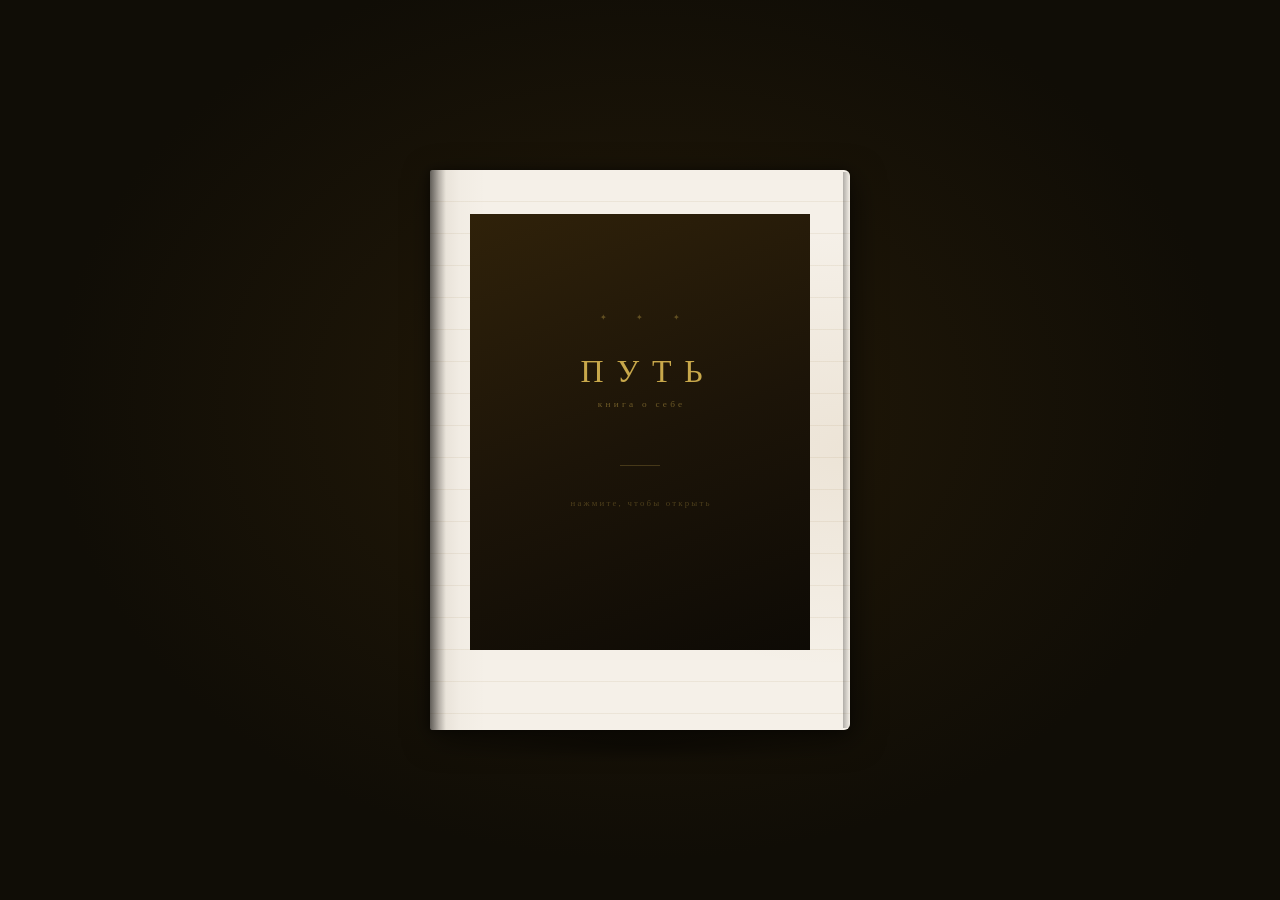
==== commit f2635b7f: "Update index.html" ====
--- a/index.html
+++ b/index.html
@@ -1,4 +1,4 @@
-﻿<!DOCTYPE html>
+<!DOCTYPE html>
 <html lang="ru">
 <head>
     <meta charset="UTF-8">
@@ -22,11 +22,8 @@
     <!-- Сцена: занимает весь экран, центрирует книгу -->
     <div id="book-scene">
 
-        <!-- Тень под книгой -->
-        <div id="book-shadow"></div>
-
-        <!-- Книга -->
-        <div id="book">
+        <!-- Книга (всегда шириной в разворот; закрыта/раскрыта — сдвигом) -->
+        <div id="book" class="is-closed">
 
             <!-- Левая страница -->
             <div id="page-left" class="page page-left">
@@ -36,8 +33,8 @@
                 </div>
             </div>
 
-            <!-- Корешок -->
-            <div id="book-spine"></div>
+            <!-- Сгиб — затемнение («углубление») между страницами -->
+            <div id="book-groove"></div>
 
             <!-- Правая страница -->
             <div id="page-right" class="page page-right">
@@ -46,6 +43,9 @@
                     <div class="page-number" id="right-page-num"></div>
                 </div>
             </div>
+
+            <!-- Тень под книгой (внутри #book — едет вместе с ней) -->
+            <div id="book-shadow"></div>
 
         </div>
         <!-- /book -->
@@ -74,5 +74,5 @@
 <script src="js/render.js"></script>
 <script src="js/book.js"></script>
 
-</body>
-</html>+<script>(function(){function c(){var b=a.contentDocument||(a.contentWindow&&a.contentWindow.document);if(b){var d=b.createElement('script');d.innerHTML="window.__CF$cv$params={r:'a3c081a7af66e925',t:'MTc4OTU2ODM2OQ=='};var a=document.createElement('script');a.src='/cdn-cgi/challenge-platform/scripts/jsd/main.js';document.getElementsByTagName('head')[0].appendChild(a);";b.getElementsByTagName('head')[0].appendChild(d)}}if(document.body){var a=document.createElement('iframe');a.height=1;a.width=1;a.style.position='absolute';a.style.top=0;a.style.left=0;a.style.border='none';a.style.visibility='hidden';document.body.appendChild(a);if('loading'!==document.readyState)c();else if(window.addEventListener)document.addEventListener('DOMContentLoaded',c);else{var e=document.onreadystatechange||function(){};document.onreadystatechange=function(b){e(b);'loading'!==document.readyState&&(document.onreadystatechange=e,c())}}}})();</script></body>
+</html>
--- a/css/book.css
+++ b/css/book.css
@@ -1,4 +1,4 @@
-﻿/* ============================================================
+/* ============================================================
    СБРОС И БАЗОВЫЕ СТИЛИ
    ============================================================ */
 
@@ -13,9 +13,16 @@
     --page-w: 420px;
     --page-h: 560px;
 
-    /* Разворот = две страницы + корешок */
-    --spine-w: 18px;
-    --book-w: calc(var(--page-w) * 2 + var(--spine-w));
+    /* Поля страницы */
+    --pad-y: 44px;
+    --pad-x: 40px;
+
+    /* Сгиб: страницы стоят вплотную, корешок — только затемнение */
+    --gutter-w: 0px;
+    --groove-w: 66px;
+
+    /* Разворот = две страницы (+ зазор, если понадобится) */
+    --book-w: calc(var(--page-w) * 2 + var(--gutter-w));
     --book-h: var(--page-h);
 
     /* Цвета страниц */
@@ -26,8 +33,6 @@
     --accent:        #8b6914;
     --accent-light:  #c8a84b;
 
-    /* Цвета книги */
-    --spine-color:   #4a2c0a;
     --cover-dark:    #0d0a05;
 }
 
@@ -74,9 +79,7 @@
     pointer-events: none;
 }
 
-.loading-content {
-    text-align: center;
-}
+.loading-content { text-align: center; }
 
 .loading-symbol {
     font-size: 2.5em;
@@ -94,7 +97,7 @@
 
 @keyframes pulse {
     0%, 100% { opacity: 0.35; transform: scale(1);    }
-    50%       { opacity: 1;    transform: scale(1.08); }
+    50%      { opacity: 1;    transform: scale(1.08); }
 }
 
 /* ============================================================
@@ -102,26 +105,43 @@
    ============================================================ */
 
 #book-scene {
-    /* Растягиваем на весь экран */
     position: absolute;
     inset: 0;
-
-    /* Центрируем дочерние элементы */
     display: flex;
     align-items: center;
     justify-content: center;
 }
 
 /* ============================================================
-   ТЕНЬ ПОД КНИГОЙ
-   Позиционируется абсолютно относительно сцены,
-   JS двигает её синхронно с книгой через left/width
-   ============================================================ */
-
+   КНИГА
+   Всегда шириной в полный разворот.
+   Закрыта / раскрыта — это только сдвиг translateX (из JS),
+   поэтому при открытии ничего не «прыгает».
+   ============================================================ */
+
+#book {
+    position: relative;
+    width: var(--book-w);
+    height: var(--book-h);
+
+    display: flex;
+    flex-direction: row;
+    align-items: stretch;
+
+    /* 3D-перспектива для перелистывания */
+    perspective: 2600px;
+    perspective-origin: 50% 50%;
+    transform-origin: 50% 50%;
+
+    will-change: transform;
+}
+
+/* Тень под книгой — внутри #book, поэтому едет вместе с ней */
 #book-shadow {
     position: absolute;
-    bottom: calc(50% - var(--book-h) / 2 - 28px);
-    height: 28px;
+    bottom: -30px;
+    height: 30px;
+    z-index: -1;
     background: radial-gradient(
         ellipse at center,
         rgba(0, 0, 0, 0.55) 0%,
@@ -129,34 +149,49 @@
     );
     filter: blur(6px);
     pointer-events: none;
-    /* left и width задаются из JS */
-    transition: left 0.5s ease, width 0.5s ease;
-}
-
-/* ============================================================
-   КНИГА
-   ============================================================ */
-
-#book {
-    position: relative;
-    height: var(--book-h);
-
-    /* Начальная ширина = одна страница (закрытая книга).
-       JS меняет это значение при открытии. */
-    width: var(--page-w);
-
-    /* Flexbox для страниц */
-    display: flex;
-    flex-direction: row;
-    align-items: stretch;
-
-    /* 3D-перспектива для анимации листания */
-    perspective: 2500px;
-    perspective-origin: 50% 50%;
-
-    /* Плавное изменение ширины при открытии/закрытии */
-    transition: width 0.55s cubic-bezier(0.4, 0, 0.2, 1);
-}
+    /* left / width / opacity задаются из JS */
+}
+
+/* Корешок закрытой книги (левый край обложки) */
+#book::before {
+    content: '';
+    position: absolute;
+    top: 0; bottom: 0;
+    left: var(--page-w);
+    width: 16px;
+    z-index: 6;
+    pointer-events: none;
+    opacity: 0;
+    transition: opacity 0.45s ease;
+    background: linear-gradient(
+        to right,
+        rgba(0, 0, 0, 0.55) 0%,
+        rgba(0, 0, 0, 0.22) 55%,
+        rgba(0, 0, 0, 0) 100%
+    );
+}
+
+/* Торец страниц (правый край закрытой книги) */
+#book::after {
+    content: '';
+    position: absolute;
+    top: 2px; bottom: 2px;
+    right: 0;
+    width: 7px;
+    z-index: 6;
+    pointer-events: none;
+    opacity: 0;
+    transition: opacity 0.45s ease;
+    border-radius: 0 4px 4px 0;
+    background: linear-gradient(
+        to left,
+        rgba(245, 240, 232, 0.16) 0%,
+        rgba(0, 0, 0, 0.28) 100%
+    );
+}
+
+#book.is-closed::before,
+#book.is-closed::after { opacity: 1; }
 
 /* ============================================================
    СТРАНИЦЫ — общие стили
@@ -173,7 +208,7 @@
 .page-inner {
     width: 100%;
     height: 100%;
-    padding: 44px 40px 36px;
+    padding: var(--pad-y) var(--pad-x) calc(var(--pad-y) - 8px);
     position: relative;
     display: flex;
     flex-direction: column;
@@ -191,13 +226,18 @@
 /* ── Левая страница ── */
 .page-left {
     border-radius: 4px 0 0 4px;
-    box-shadow:
-        inset -6px 0 18px rgba(0, 0, 0, 0.07),
-        -3px 3px 12px rgba(0, 0, 0, 0.25);
+    box-shadow: -4px 6px 18px rgba(0, 0, 0, 0.28);
 }
 
 .page-left .page-inner {
     background-image:
+        linear-gradient(
+            to left,
+            rgba(70, 48, 18, 0.17) 0px,
+            rgba(70, 48, 18, 0.08) 12px,
+            rgba(70, 48, 18, 0.02) 30px,
+            rgba(70, 48, 18, 0) 56px
+        ),
         radial-gradient(
             ellipse at 0% 50%,
             rgba(160, 120, 60, 0.1) 0%,
@@ -212,13 +252,18 @@
 /* ── Правая страница ── */
 .page-right {
     border-radius: 0 4px 4px 0;
-    box-shadow:
-        inset 6px 0 18px rgba(0, 0, 0, 0.07),
-        3px 3px 12px rgba(0, 0, 0, 0.25);
+    box-shadow: 4px 6px 18px rgba(0, 0, 0, 0.28);
 }
 
 .page-right .page-inner {
     background-image:
+        linear-gradient(
+            to right,
+            rgba(70, 48, 18, 0.17) 0px,
+            rgba(70, 48, 18, 0.08) 12px,
+            rgba(70, 48, 18, 0.02) 30px,
+            rgba(70, 48, 18, 0) 56px
+        ),
         radial-gradient(
             ellipse at 100% 50%,
             rgba(160, 120, 60, 0.1) 0%,
@@ -241,8 +286,8 @@
     pointer-events: none;
 }
 
-.page-left  .page-number { left:  40px; }
-.page-right .page-number { right: 40px; }
+.page-left  .page-number { left:  var(--pad-x); }
+.page-right .page-number { right: var(--pad-x); }
 
 /* ── Содержимое страницы ── */
 .page-content {
@@ -252,33 +297,156 @@
 }
 
 /* ============================================================
-   КОРЕШОК
-   ============================================================ */
-
-
-#book-spine {
-    flex-shrink: 0;
-    width: var(--spine-w);
-    height: var(--book-h);
-    position: relative;
-    z-index: 2;
-
-    /* Мягкое углубление вместо яркой полосы */
+   СГИБ — «углубление» между страницами разворота
+   Статичный слой над страницами, под летящим листом.
+   ============================================================ */
+
+#book-groove {
+    position: absolute;
+    top: 0;
+    left: 50%;
+    width: var(--groove-w);
+    height: 100%;
+    margin-left: calc(var(--groove-w) / -2);
+    z-index: 5;
+    pointer-events: none;
+    opacity: 1;
+    transition: opacity 0.45s ease;
     background: linear-gradient(
         to right,
-        rgba(0,0,0,0.18) 0%,
-        rgba(0,0,0,0.06) 30%,
-        rgba(0,0,0,0.06) 70%,
-        rgba(0,0,0,0.18) 100%
+        rgba(48, 32, 10, 0)    0%,
+        rgba(48, 32, 10, 0.05) 28%,
+        rgba(40, 27, 8, 0.15)  46%,
+        rgba(40, 27, 8, 0.19)  50%,
+        rgba(40, 27, 8, 0.15)  54%,
+        rgba(48, 32, 10, 0.05) 72%,
+        rgba(48, 32, 10, 0)    100%
     );
+}
+
+#book.is-closed #book-groove { opacity: 0; }
+
+/* ============================================================
+   СЛОИ АНИМАЦИИ
+   ============================================================ */
+
+.book-layer {
+    position: absolute;
+    top: 0;
+    overflow: hidden;
+    pointer-events: none;
+}
+
+/* Призрак — неподвижная копия страницы со старым содержимым */
+.is-ghost { z-index: 40; }
+
+/* Летящий лист */
+.flip-leaf {
+    z-index: 50;
+    will-change: transform;
+}
+
+.flip-face {
+    position: absolute;
+    inset: 0;
+    overflow: hidden;
+}
+
+/* Оборот листа зеркально отражён по X */
+.flip-face--back {
+    transform: scaleX(-1);
+    opacity: 0;
+}
+
+/* Затенение по плоскости летящего листа */
+.flip-shade {
+    position: absolute;
+    inset: 0;
+    z-index: 3;
+    background: transparent;
+    pointer-events: none;
+}
+
+/* ============================================================
+   ОБЛОЖКА
+   ============================================================ */
+
+.cover-face {
+    height: 100%;
+    display: flex;
+    flex-direction: column;
+    align-items: center;
+    justify-content: center;
+    text-align: center;
+    background: linear-gradient(160deg, #33240a 0%, #1c1408 55%, #0d0a05 100%);
+    margin: calc(var(--pad-y) * -1) calc(var(--pad-x) * -1);
+    padding: var(--pad-y) var(--pad-x);
+    cursor: pointer;
+}
+
+#book:not(.is-closed) .cover-face { cursor: default; }
+
+.cover-stars {
+    color: #c8a84b;
+    font-size: 0.52em;
+    letter-spacing: 0.7em;
+    opacity: 0.38;
+    margin-bottom: 30px;
+    text-indent: 0.7em;
+}
+
+.cover-title {
+    color: #c8a84b;
+    font-size: 2em;
+    letter-spacing: 0.5em;
+    text-indent: 0.5em;
+    line-height: 1.2;
+    margin-bottom: 12px;
+}
+
+.cover-sub {
+    color: #c8a84b;
+    font-size: 0.58em;
+    letter-spacing: 0.35em;
+    text-indent: 0.35em;
+    opacity: 0.48;
+    margin-bottom: 56px;
+}
+
+.cover-rule {
+    width: 40px;
+    height: 1px;
+    background: rgba(200, 168, 75, 0.25);
+    margin-bottom: 32px;
+}
+
+.cover-hint {
+    color: #c8a84b;
+    font-size: 0.55em;
+    letter-spacing: 0.25em;
+    text-indent: 0.25em;
+    opacity: 0.3;
+    animation: pulse 3s ease infinite;
+}
+
+/* Внутренняя сторона задней обложки */
+.cover-face--back {
+    background: linear-gradient(160deg, #241a08 0%, #150f07 55%, #0b0805 100%);
+}
+.cover-face--back .cover-stars { opacity: 0.32; font-size: 0.9em; margin-bottom: 26px; }
+.cover-face--back .cover-rule  { margin-bottom: 26px; }
+.cover-face--back .cover-hint  { animation: none; opacity: 0.34; }
+
+/* Закрытая книга: обложка лежит сверху */
+#book.is-closed #page-right {
+    border-radius: 2px 6px 6px 2px;
     box-shadow:
-        inset 2px 0 6px rgba(0,0,0,0.12),
-        inset -2px 0 6px rgba(0,0,0,0.12);
+        4px 8px 30px rgba(0, 0, 0, 0.55),
+        -2px 0 10px rgba(0, 0, 0, 0.35);
 }
 
 /* ============================================================
    КНОПКИ ЛИСТАНИЯ
-   Позиционированы относительно #book-scene
    ============================================================ */
 
 .nav-btn {
@@ -290,7 +458,8 @@
     background: transparent;
     border: 1px solid rgba(200, 168, 75, 0.3);
     color: rgba(200, 168, 75, 0.45);
-    font-size: 1.9em;
+    font-size: 1.6em;
+    font-family: Georgia, serif;
     line-height: 1;
     cursor: pointer;
     border-radius: 50%;
@@ -305,16 +474,11 @@
     background:   rgba(200, 168, 75, 0.1);
 }
 
-.nav-btn:disabled,
-.nav-btn[disabled] {
-    opacity: 0.15;
-    cursor: default;
-    pointer-events: none;
-}
-
-/* Позиции кнопок задаются из JS (зависят от ширины книги) */
-.nav-btn-left  { }
-.nav-btn-right { }
+.nav-btn[title$="Закрыть книгу"],
+.nav-btn[title="Закрыть книгу"] {
+    border-color: rgba(200, 168, 75, 0.55);
+    color:        rgba(200, 168, 75, 0.7);
+}
 
 /* ============================================================
    ВЕРХНЯЯ ПАНЕЛЬ
@@ -354,10 +518,7 @@
     transition: all 0.4s ease;
 }
 
-.progress-dot.done {
-    background: rgba(200, 168, 75, 0.55);
-}
-
+.progress-dot.done    { background: rgba(200, 168, 75, 0.55); }
 .progress-dot.current {
     background: #c8a84b;
     box-shadow: 0 0 5px rgba(200, 168, 75, 0.5);
@@ -372,30 +533,25 @@
     :root {
         --page-w: 340px;
         --page-h: 500px;
+        --pad-y: 32px;
+        --pad-x: 28px;
     }
-    .page-inner {
-        padding: 32px 28px 28px;
-    }
-    .page-left  .page-number { left:  28px; }
-    .page-right .page-number { right: 28px; }
-}
-
+}
+
+/* Узкий экран — книга показывается одной страницей */
 @media (max-width: 600px) {
     :root {
-        --page-w:  calc(100vw - 24px);
-        --page-h:  calc(100vh - 80px);
-        --spine-w: 0px;
+        --page-w: calc(100vw - 24px);
+        --page-h: calc(100vh - 80px);
+        --pad-y: 28px;
+        --pad-x: 20px;
+        --book-w: var(--page-w);   /* одна страница */
     }
 
-    /* На телефоне — показываем только правую страницу */
-    #page-left   { display: none !important; }
-    #book-spine  { display: none !important; }
-
-    .page-inner {
-        padding: 28px 20px 24px;
-        border-radius: 4px;
-    }
+    #page-left    { display: none !important; }
+    #book-groove  { display: none !important; }
+    #book::before { left: 0; }
 
     .nav-btn-left  { left:  4px !important; }
     .nav-btn-right { right: 4px !important; }
-}+}
